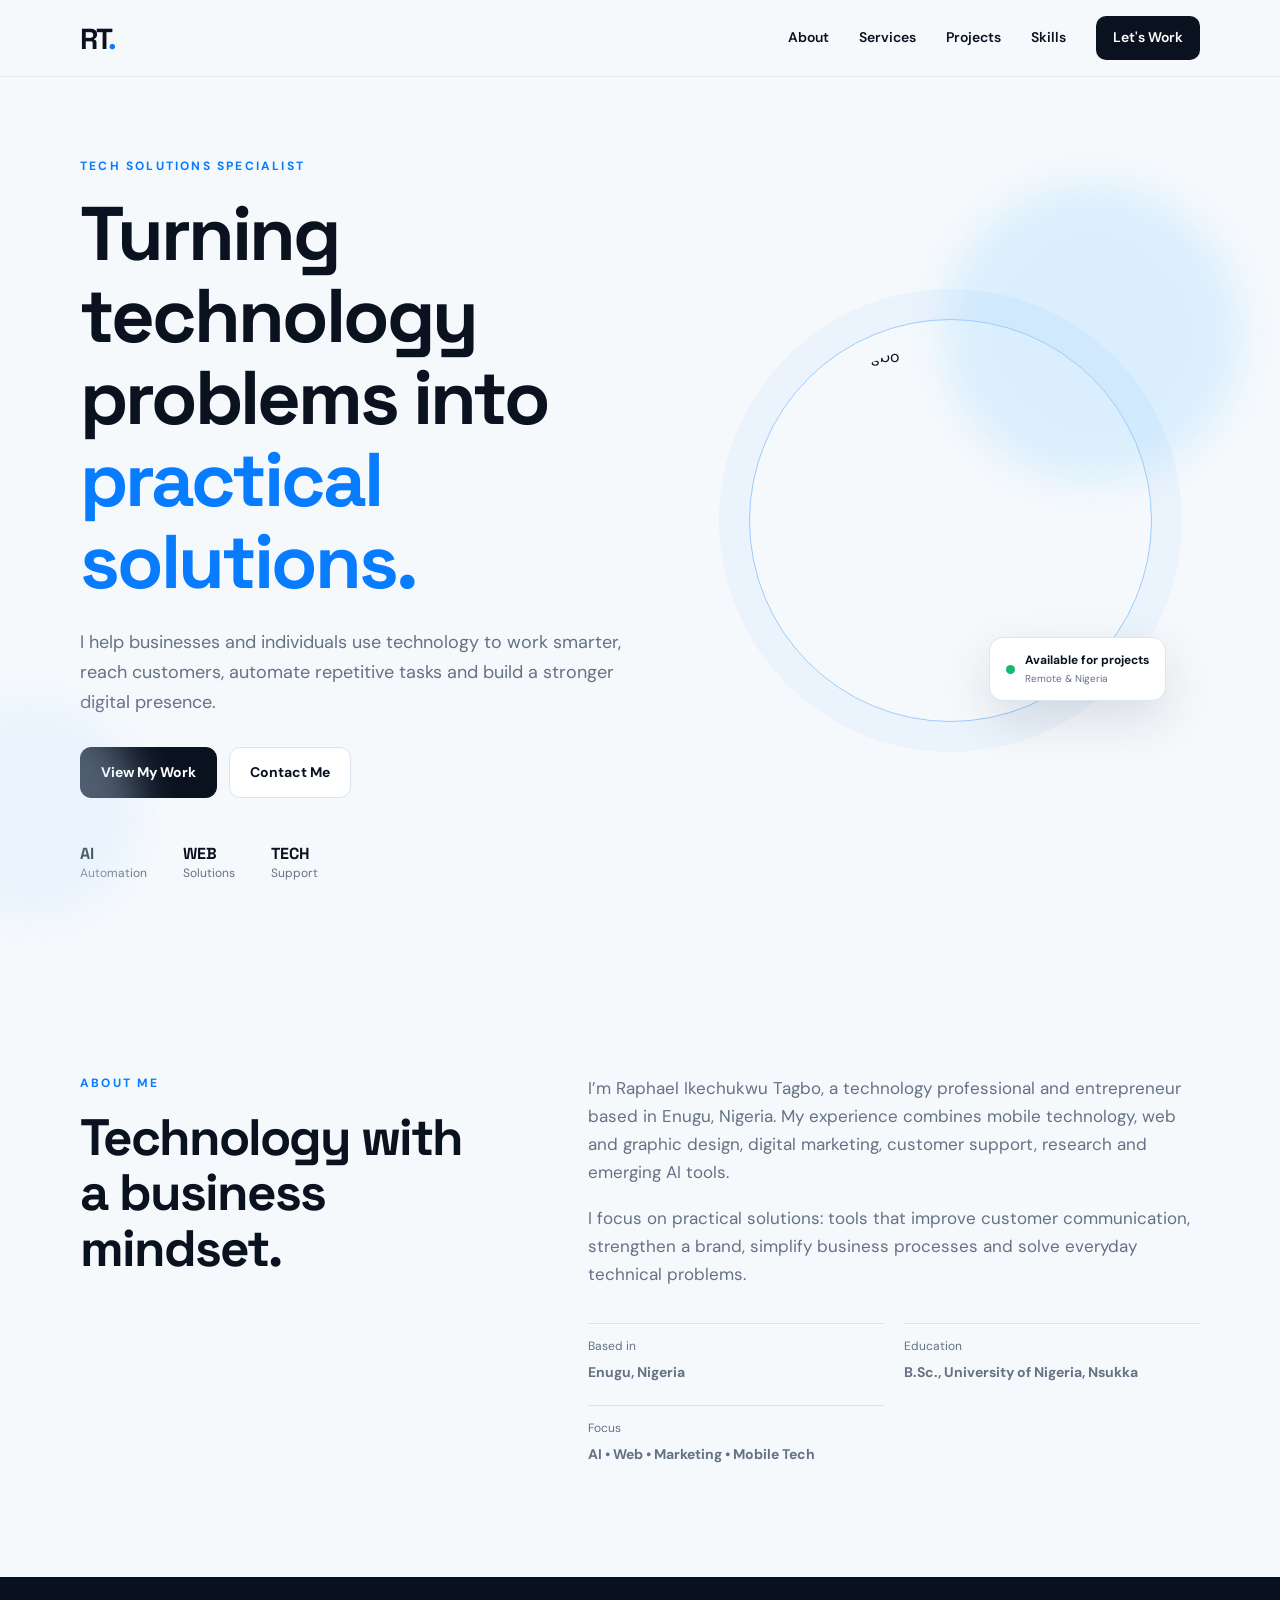
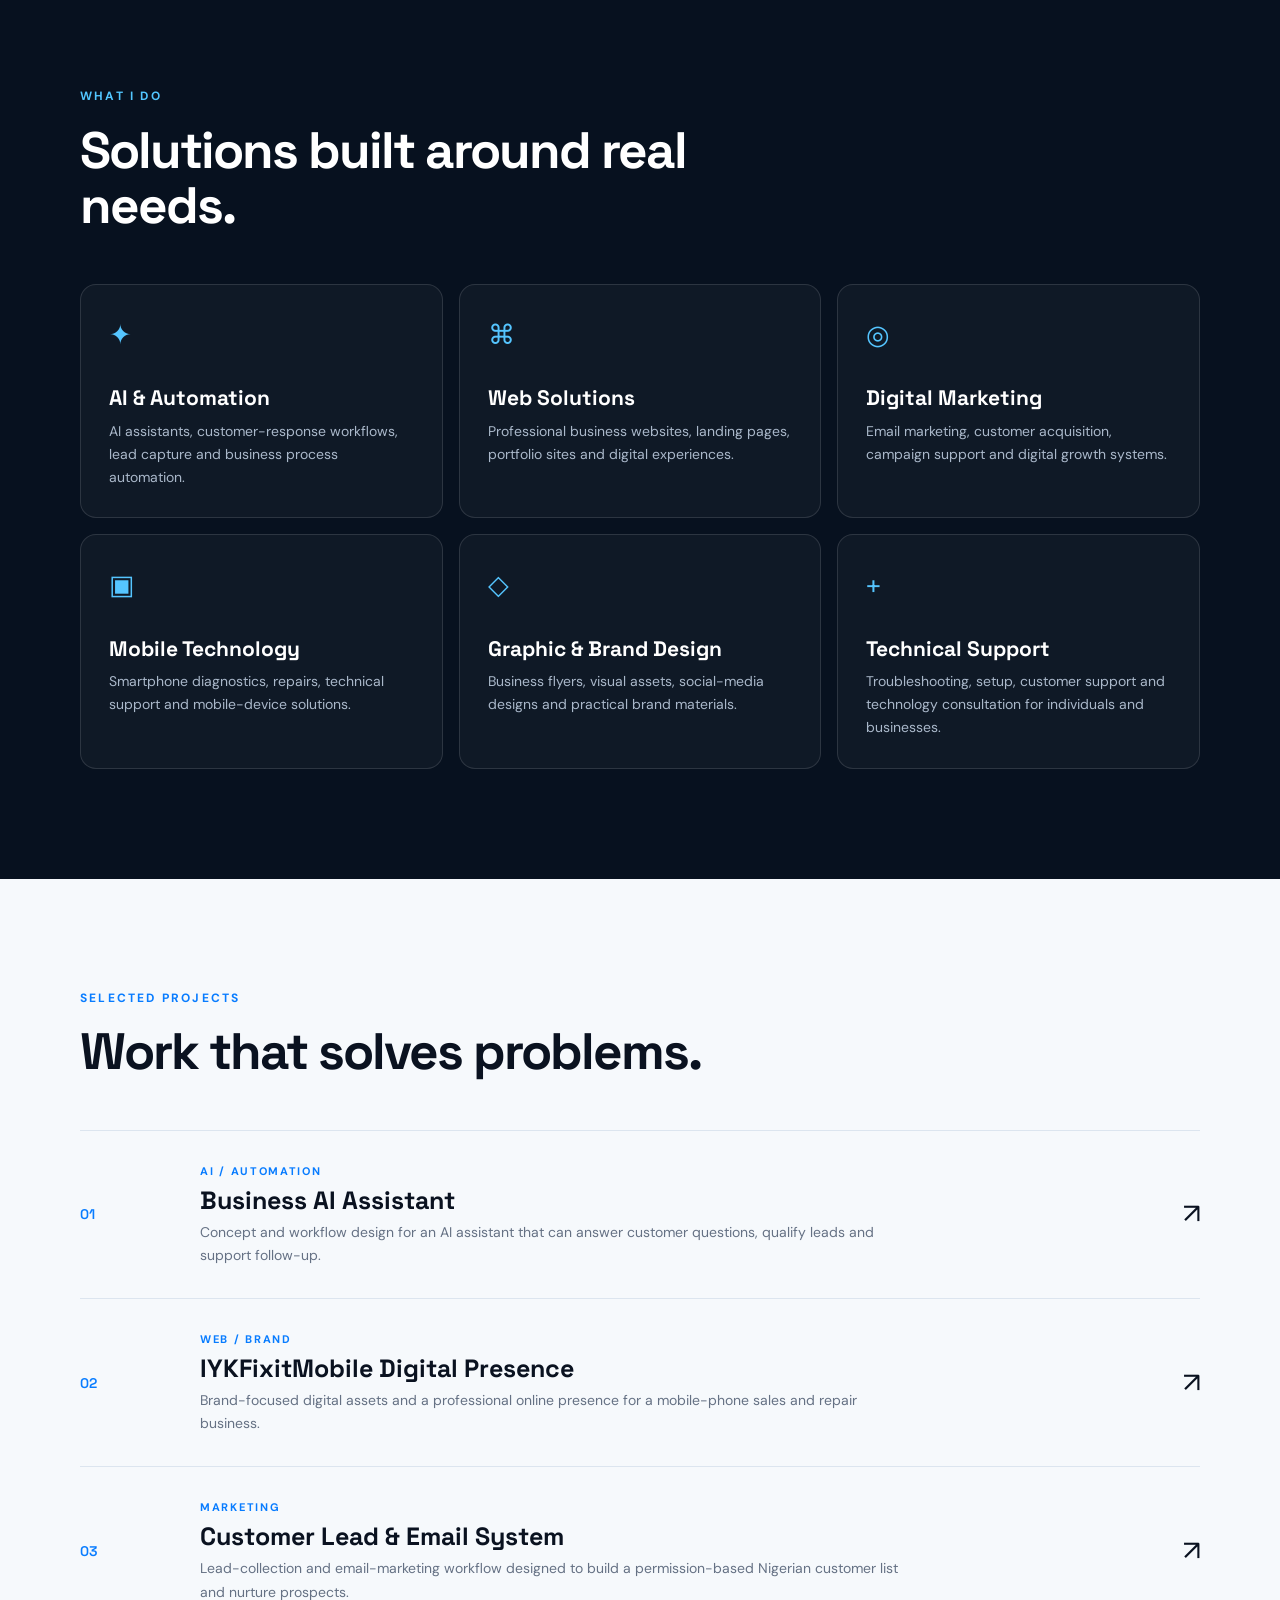
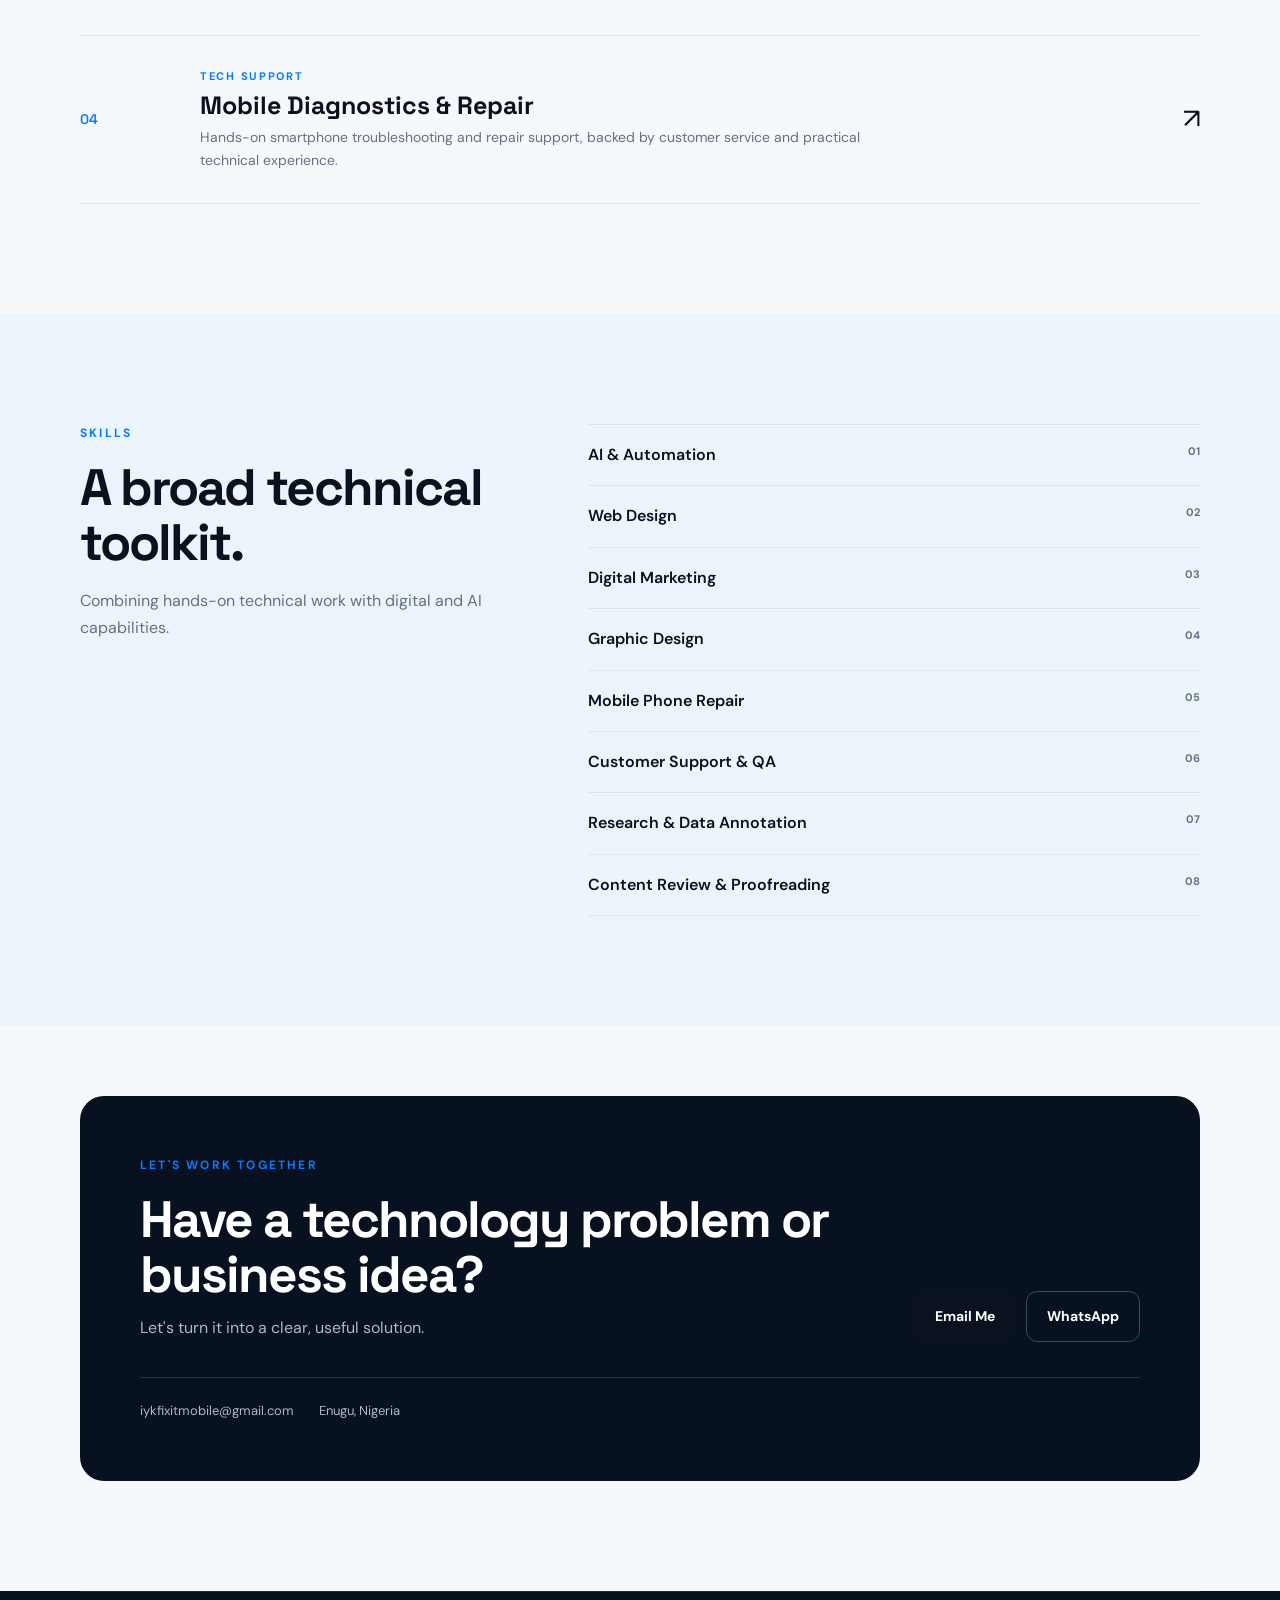
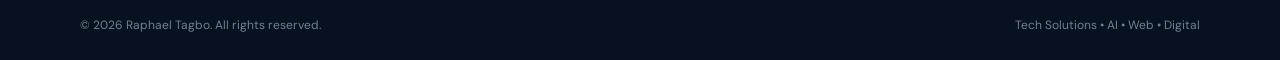
==== index.html @ 966803df "Add files via upload Launch professional portfolio website" ====
<!DOCTYPE html>
<html lang="en">
<head>
  <meta charset="UTF-8">
  <meta name="viewport" content="width=device-width, initial-scale=1.0">
  <meta name="description" content="Raphael Tagbo — Tech Solutions Specialist specializing in AI automation, web solutions, digital marketing and mobile technology.">
  <title>Raphael Tagbo | Tech Solutions Specialist</title>
  <link rel="stylesheet" href="style.css">
</head>
<body>
  <header class="nav-wrap">
    <nav class="nav container">
      <a class="brand" href="#home">RT<span>.</span></a>
      <button class="menu-toggle" aria-label="Open menu">☰</button>
      <div class="nav-links">
        <a href="#about">About</a>
        <a href="#services">Services</a>
        <a href="#projects">Projects</a>
        <a href="#skills">Skills</a>
        <a href="#contact" class="nav-cta">Let's Work</a>
      </div>
    </nav>
  </header>

  <main>
    <section id="home" class="hero">
      <div class="hero-glow glow-one"></div>
      <div class="hero-glow glow-two"></div>
      <div class="container hero-grid">
        <div class="hero-copy">
          <p class="eyebrow">TECH SOLUTIONS SPECIALIST</p>
          <h1>Turning technology problems into <span>practical solutions.</span></h1>
          <p class="hero-text">
            I help businesses and individuals use technology to work smarter, reach customers,
            automate repetitive tasks and build a stronger digital presence.
          </p>
          <div class="hero-actions">
            <a href="#projects" class="btn primary">View My Work</a>
            <a href="#contact" class="btn secondary">Contact Me</a>
          </div>
          <div class="quick-stats">
            <div><strong>AI</strong><span>Automation</span></div>
            <div><strong>WEB</strong><span>Solutions</span></div>
            <div><strong>TECH</strong><span>Support</span></div>
          </div>
        </div>
        <div class="hero-photo-wrap">
          <div class="photo-ring"></div>
          <img src="assets/profile.jpg" alt="Raphael Tagbo" class="hero-photo">
          <div class="floating-card">
            <span class="dot"></span>
            <div><strong>Available for projects</strong><small>Remote & Nigeria</small></div>
          </div>
        </div>
      </div>
    </section>

    <section id="about" class="section">
      <div class="container two-col">
        <div>
          <p class="eyebrow">ABOUT ME</p>
          <h2>Technology with a business mindset.</h2>
        </div>
        <div class="about-copy">
          <p>
            I’m Raphael Ikechukwu Tagbo, a technology professional and entrepreneur based in Enugu,
            Nigeria. My experience combines mobile technology, web and graphic design, digital
            marketing, customer support, research and emerging AI tools.
          </p>
          <p>
            I focus on practical solutions: tools that improve customer communication, strengthen
            a brand, simplify business processes and solve everyday technical problems.
          </p>
          <div class="about-details">
            <div><span>Based in</span><strong>Enugu, Nigeria</strong></div>
            <div><span>Education</span><strong>B.Sc., University of Nigeria, Nsukka</strong></div>
            <div><span>Focus</span><strong>AI • Web • Marketing • Mobile Tech</strong></div>
          </div>
        </div>
      </div>
    </section>

    <section id="services" class="section section-dark">
      <div class="container">
        <div class="section-heading">
          <p class="eyebrow">WHAT I DO</p>
          <h2>Solutions built around real needs.</h2>
        </div>
        <div class="cards">
          <article class="service-card">
            <div class="icon">✦</div>
            <h3>AI & Automation</h3>
            <p>AI assistants, customer-response workflows, lead capture and business process automation.</p>
          </article>
          <article class="service-card">
            <div class="icon">⌘</div>
            <h3>Web Solutions</h3>
            <p>Professional business websites, landing pages, portfolio sites and digital experiences.</p>
          </article>
          <article class="service-card">
            <div class="icon">◎</div>
            <h3>Digital Marketing</h3>
            <p>Email marketing, customer acquisition, campaign support and digital growth systems.</p>
          </article>
          <article class="service-card">
            <div class="icon">▣</div>
            <h3>Mobile Technology</h3>
            <p>Smartphone diagnostics, repairs, technical support and mobile-device solutions.</p>
          </article>
          <article class="service-card">
            <div class="icon">◇</div>
            <h3>Graphic & Brand Design</h3>
            <p>Business flyers, visual assets, social-media designs and practical brand materials.</p>
          </article>
          <article class="service-card">
            <div class="icon">+</div>
            <h3>Technical Support</h3>
            <p>Troubleshooting, setup, customer support and technology consultation for individuals and businesses.</p>
          </article>
        </div>
      </div>
    </section>

    <section id="projects" class="section">
      <div class="container">
        <div class="section-heading">
          <p class="eyebrow">SELECTED PROJECTS</p>
          <h2>Work that solves problems.</h2>
        </div>
        <div class="projects">
          <article class="project">
            <div class="project-number">01</div>
            <div>
              <p class="tag">AI / AUTOMATION</p>
              <h3>Business AI Assistant</h3>
              <p>Concept and workflow design for an AI assistant that can answer customer questions, qualify leads and support follow-up.</p>
            </div>
            <span class="arrow">↗</span>
          </article>
          <article class="project">
            <div class="project-number">02</div>
            <div>
              <p class="tag">WEB / BRAND</p>
              <h3>IYKFixitMobile Digital Presence</h3>
              <p>Brand-focused digital assets and a professional online presence for a mobile-phone sales and repair business.</p>
            </div>
            <span class="arrow">↗</span>
          </article>
          <article class="project">
            <div class="project-number">03</div>
            <div>
              <p class="tag">MARKETING</p>
              <h3>Customer Lead & Email System</h3>
              <p>Lead-collection and email-marketing workflow designed to build a permission-based Nigerian customer list and nurture prospects.</p>
            </div>
            <span class="arrow">↗</span>
          </article>
          <article class="project">
            <div class="project-number">04</div>
            <div>
              <p class="tag">TECH SUPPORT</p>
              <h3>Mobile Diagnostics & Repair</h3>
              <p>Hands-on smartphone troubleshooting and repair support, backed by customer service and practical technical experience.</p>
            </div>
            <span class="arrow">↗</span>
          </article>
        </div>
      </div>
    </section>

    <section id="skills" class="section skills-section">
      <div class="container two-col">
        <div>
          <p class="eyebrow">SKILLS</p>
          <h2>A broad technical toolkit.</h2>
          <p class="muted">Combining hands-on technical work with digital and AI capabilities.</p>
        </div>
        <div class="skill-list">
          <div class="skill"><span>AI & Automation</span><b>01</b></div>
          <div class="skill"><span>Web Design</span><b>02</b></div>
          <div class="skill"><span>Digital Marketing</span><b>03</b></div>
          <div class="skill"><span>Graphic Design</span><b>04</b></div>
          <div class="skill"><span>Mobile Phone Repair</span><b>05</b></div>
          <div class="skill"><span>Customer Support & QA</span><b>06</b></div>
          <div class="skill"><span>Research & Data Annotation</span><b>07</b></div>
          <div class="skill"><span>Content Review & Proofreading</span><b>08</b></div>
        </div>
      </div>
    </section>

    <section id="contact" class="section contact">
      <div class="container contact-box">
        <div>
          <p class="eyebrow">LET'S WORK TOGETHER</p>
          <h2>Have a technology problem or business idea?</h2>
          <p>Let's turn it into a clear, useful solution.</p>
        </div>
        <div class="contact-actions">
          <a class="btn primary" href="mailto:iykfixitmobile@gmail.com">Email Me</a>
          <a class="btn secondary" href="https://wa.me/2349039267944" target="_blank" rel="noopener">WhatsApp</a>
        </div>
        <div class="contact-info">
          <span>iykfixitmobile@gmail.com</span>
          <span>Enugu, Nigeria</span>
        </div>
      </div>
    </section>
  </main>

  <footer>
    <div class="container footer">
      <span>© <span id="year"></span> Raphael Tagbo. All rights reserved.</span>
      <span>Tech Solutions • AI • Web • Digital</span>
    </div>
  </footer>
  <script src="script.js"></script>
</body>
</html>
---- style.css ----
@import url('https://fonts.googleapis.com/css2?family=DM+Sans:wght@400;500;600;700&family=Space+Grotesk:wght@500;600;700&display=swap');

:root{
  --bg:#f6f9fc; --surface:#fff; --ink:#0a1220; --muted:#657184;
  --blue:#087cff; --blue2:#00b7ff; --line:#dce5ef; --dark:#07111f;
}
*{box-sizing:border-box;margin:0;padding:0}
html{scroll-behavior:smooth}
body{font-family:"DM Sans",sans-serif;color:var(--ink);background:var(--bg);line-height:1.65}
a{text-decoration:none;color:inherit}
.container{width:min(1120px,92%);margin:auto}
.nav-wrap{position:sticky;top:0;z-index:50;background:rgba(246,249,252,.88);backdrop-filter:blur(16px);border-bottom:1px solid rgba(220,229,239,.7)}
.nav{height:76px;display:flex;align-items:center;justify-content:space-between}
.brand{font:700 29px "Space Grotesk";letter-spacing:-2px}.brand span{color:var(--blue)}
.nav-links{display:flex;gap:30px;align-items:center;font-weight:600;font-size:14px}.nav-links a:hover{color:var(--blue)}
.nav-cta{padding:10px 17px;border-radius:10px;background:var(--ink);color:white!important}
.menu-toggle{display:none;border:0;background:none;font-size:25px}
.hero{min-height:calc(100vh - 76px);display:flex;align-items:center;overflow:hidden;position:relative}
.hero-grid{display:grid;grid-template-columns:1.05fr .95fr;align-items:center;gap:70px;padding:80px 0}
.eyebrow{font-size:12px;font-weight:700;letter-spacing:2.2px;color:var(--blue);margin-bottom:16px}
h1,h2,h3{font-family:"Space Grotesk",sans-serif;line-height:1.08}
h1{font-size:clamp(45px,6vw,76px);letter-spacing:-3px;max-width:760px}
h1 span{color:var(--blue)}
.hero-text{font-size:18px;color:var(--muted);max-width:650px;margin:25px 0 30px}
.hero-actions{display:flex;gap:12px;flex-wrap:wrap}.btn{display:inline-flex;align-items:center;justify-content:center;padding:13px 20px;border-radius:11px;font-weight:700;font-size:14px;border:1px solid var(--ink)}
.btn.primary{background:var(--ink);color:#fff}.btn.primary:hover{transform:translateY(-2px)}
.btn.secondary{border-color:var(--line);background:#fff}.btn.secondary:hover{border-color:var(--blue);color:var(--blue)}
.quick-stats{display:flex;gap:36px;margin-top:45px}.quick-stats div{display:flex;flex-direction:column}.quick-stats strong{font:700 16px "Space Grotesk"}.quick-stats span{font-size:12px;color:var(--muted)}
.hero-photo-wrap{position:relative;justify-self:center;width:min(420px,100%);aspect-ratio:1/1}
.hero-photo{width:84%;height:84%;object-fit:cover;border-radius:50%;position:absolute;inset:8%;z-index:2;filter:saturate(.92)}
.photo-ring{position:absolute;inset:2%;border:1px solid #9acbff;border-radius:50%;box-shadow:0 0 0 30px rgba(8,124,255,.045)}
.floating-card{position:absolute;z-index:4;right:-5px;bottom:7%;background:#fff;border:1px solid var(--line);box-shadow:0 18px 50px rgba(7,17,31,.12);border-radius:14px;padding:13px 16px;display:flex;gap:10px;align-items:center;font-size:12px}.floating-card small{display:block;color:var(--muted)}.dot{width:9px;height:9px;border-radius:50%;background:#16b86a}
.hero-glow{position:absolute;border-radius:50%;filter:blur(20px);opacity:.35;pointer-events:none}.glow-one{width:300px;height:300px;background:#a8dcff;right:3%;top:12%}.glow-two{width:220px;height:220px;background:#d2e9ff;left:-80px;bottom:5%}
.section{padding:110px 0}.two-col{display:grid;grid-template-columns:.8fr 1.2fr;gap:100px}.section h2{font-size:clamp(35px,4vw,52px);letter-spacing:-2px}
.about-copy{font-size:17px;color:var(--muted)}.about-copy p+p{margin-top:18px}.about-details{display:grid;grid-template-columns:1fr 1fr;gap:20px;margin-top:35px}.about-details div{border-top:1px solid var(--line);padding-top:13px}.about-details span{display:block;font-size:12px;color:var(--muted)}.about-details strong{font-size:14px}
.section-dark{background:var(--dark);color:white}.section-dark .eyebrow{color:#52c6ff}.section-heading{max-width:650px;margin-bottom:50px}.section-heading h2{font-size:clamp(35px,4vw,54px)}
.cards{display:grid;grid-template-columns:repeat(3,1fr);gap:16px}.service-card{border:1px solid rgba(255,255,255,.12);border-radius:16px;padding:28px;background:rgba(255,255,255,.035);min-height:220px}.service-card:hover{border-color:#3eafff;transform:translateY(-3px);transition:.2s}.icon{font-size:27px;color:#55c5ff;margin-bottom:30px}.service-card h3{font-size:21px;margin-bottom:10px}.service-card p{color:#aab8ca;font-size:14px}
.projects{border-top:1px solid var(--line)}.project{display:grid;grid-template-columns:90px 1fr 50px;gap:30px;align-items:center;padding:31px 0;border-bottom:1px solid var(--line)}.project-number{font:600 14px "Space Grotesk";color:var(--blue)}.tag{font-size:11px;letter-spacing:1.7px;color:var(--blue);font-weight:700;margin-bottom:7px}.project h3{font-size:25px;margin-bottom:7px}.project p:not(.tag){color:var(--muted);max-width:720px;font-size:14px}.arrow{font-size:28px;text-align:right}
.skills-section{background:#edf5fc}.muted{color:var(--muted);margin-top:18px}.skill-list{border-top:1px solid var(--line)}.skill{display:flex;justify-content:space-between;padding:17px 0;border-bottom:1px solid var(--line);font-weight:600}.skill b{font-size:11px;color:var(--muted)}
.contact{padding-top:70px}.contact-box{background:var(--dark);color:#fff;border-radius:24px;padding:60px;display:grid;grid-template-columns:1fr auto;gap:25px;align-items:end}.contact-box h2{font-size:clamp(35px,4vw,54px);max-width:720px;letter-spacing:-2px}.contact-box p:not(.eyebrow){color:#aab8ca;margin-top:13px}.contact-actions{display:flex;gap:10px}.contact-actions .secondary{color:#fff;background:transparent;border-color:#3a4a5e}.contact-info{grid-column:1/-1;display:flex;gap:25px;color:#aab8ca;font-size:13px;border-top:1px solid #27374b;padding-top:22px;margin-top:10px}
footer{background:var(--dark);color:#718095}.footer{border-top:1px solid #1b2a3d;padding:24px 0;display:flex;justify-content:space-between;font-size:12px}
@media(max-width:850px){.nav-links{display:none}.menu-toggle{display:block}.nav-links.open{position:absolute;display:flex;flex-direction:column;left:4%;right:4%;top:68px;background:#fff;padding:18px;border:1px solid var(--line);border-radius:12px;box-shadow:0 15px 40px #07111f18}.hero-grid,.two-col{grid-template-columns:1fr;gap:55px}.hero{min-height:auto}.hero-grid{padding:70px 0}.hero-photo-wrap{width:min(360px,88vw)}.cards{grid-template-columns:1fr 1fr}.contact-box{grid-template-columns:1fr;padding:40px}.contact-actions{align-items:flex-start}.contact-info{flex-direction:column;gap:5px}}
@media(max-width:560px){.section{padding:80px 0}h1{letter-spacing:-2px}.cards{grid-template-columns:1fr}.project{grid-template-columns:45px 1fr}.arrow{display:none}.about-details{grid-template-columns:1fr}.quick-stats{gap:22px}.floating-card{right:0}.contact-box{border-radius:18px}.footer{flex-direction:column;gap:8px}}
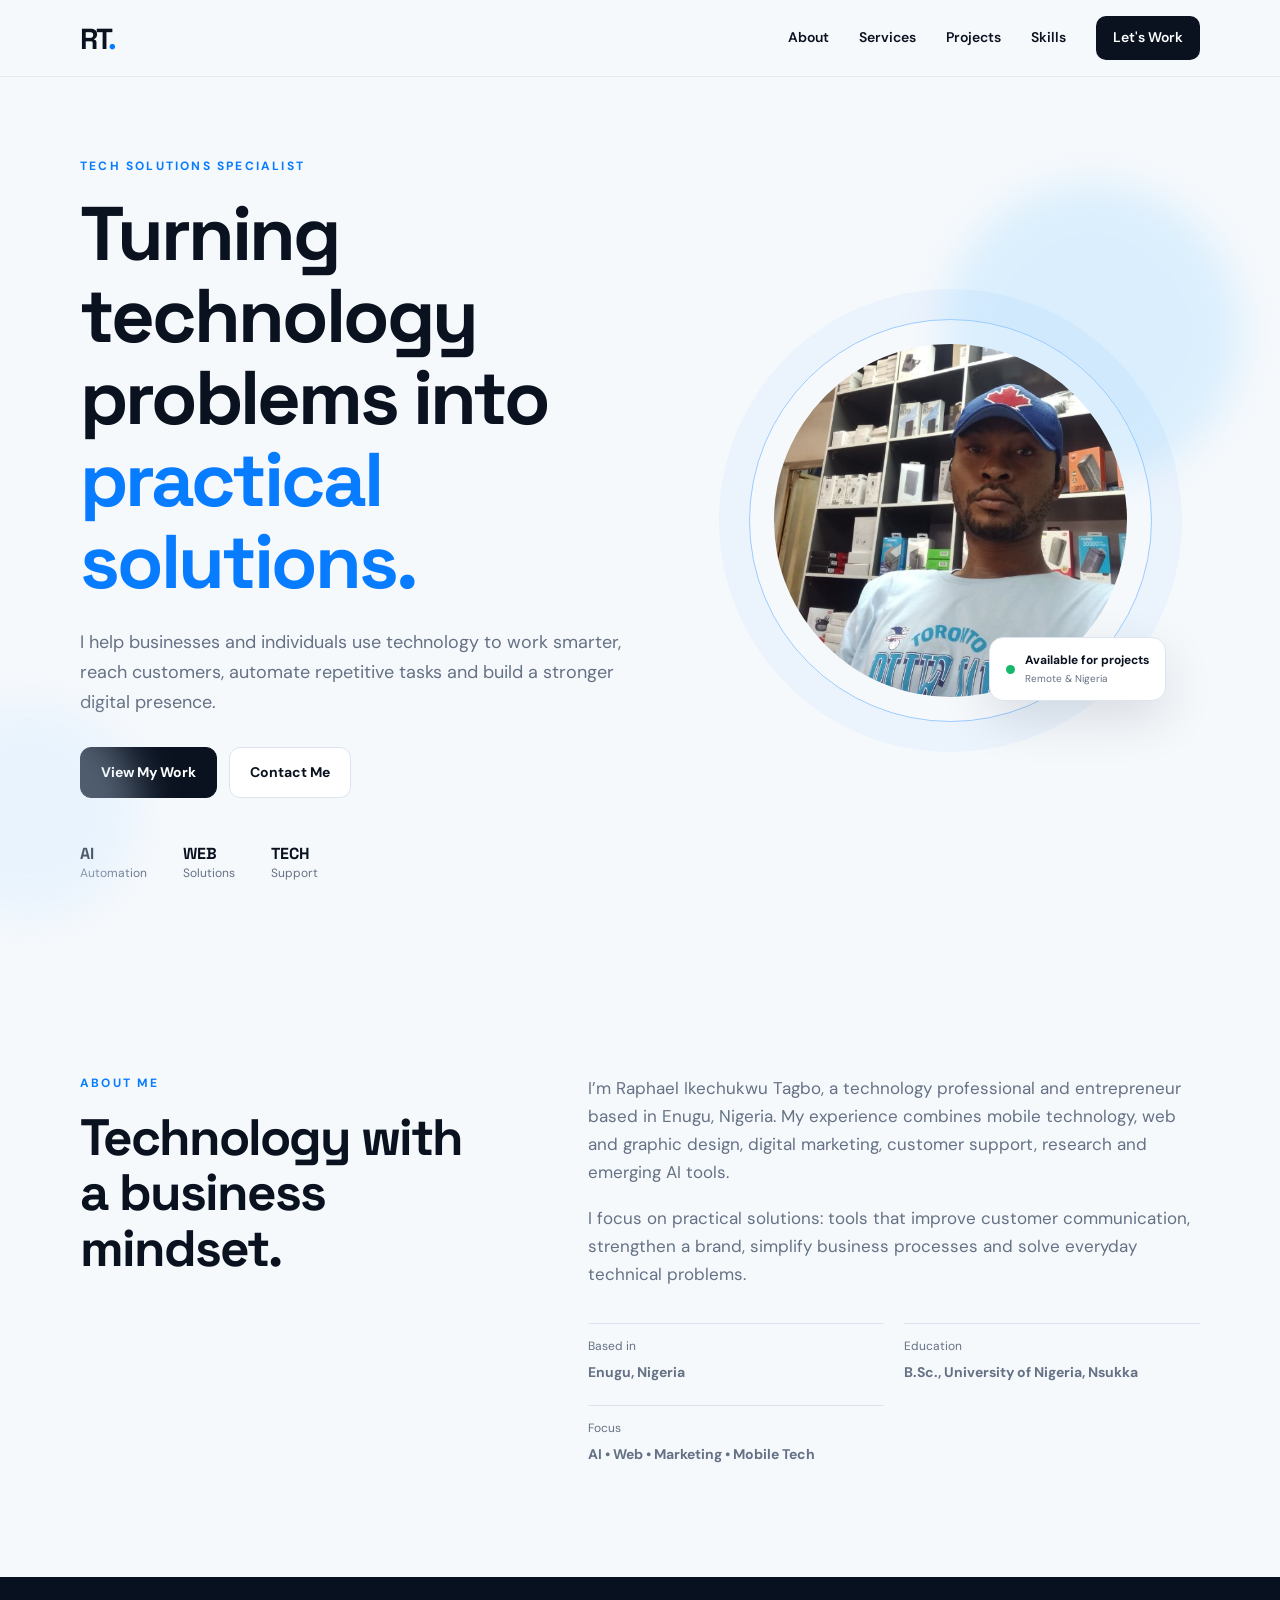
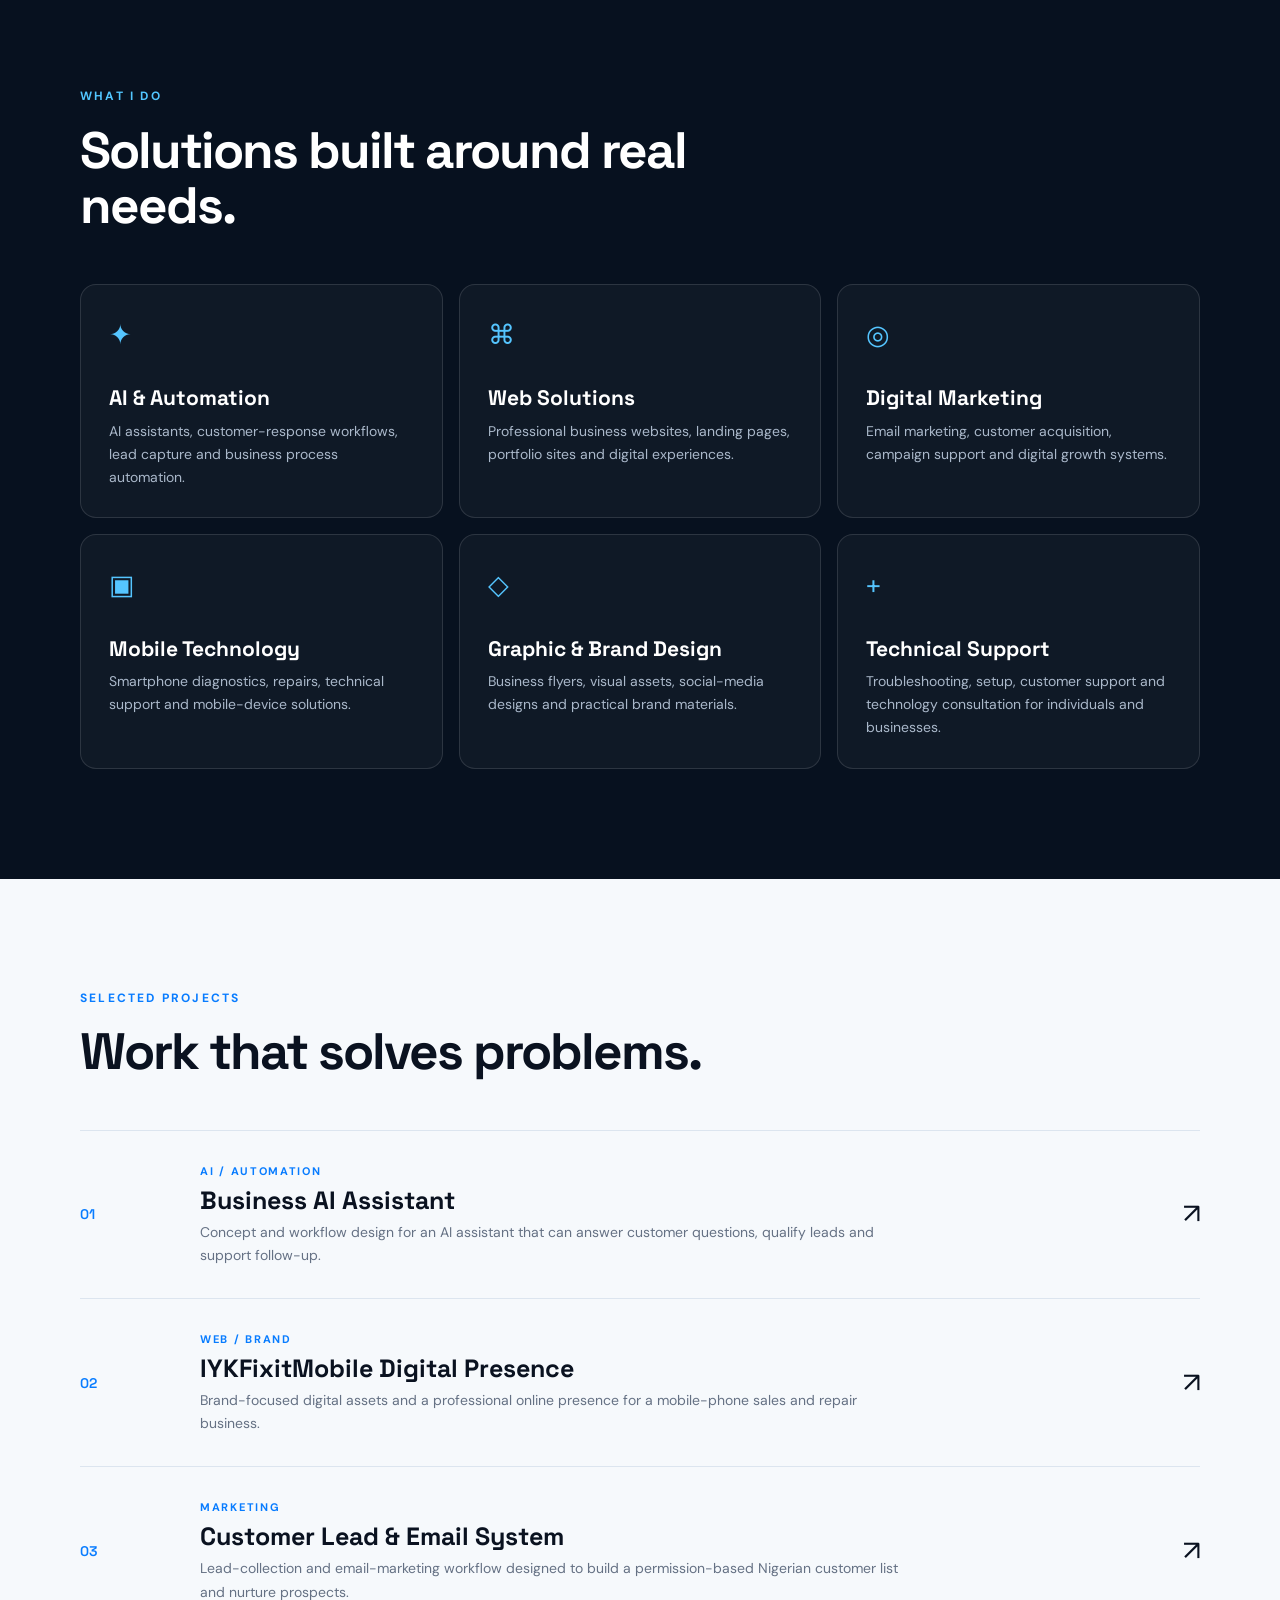
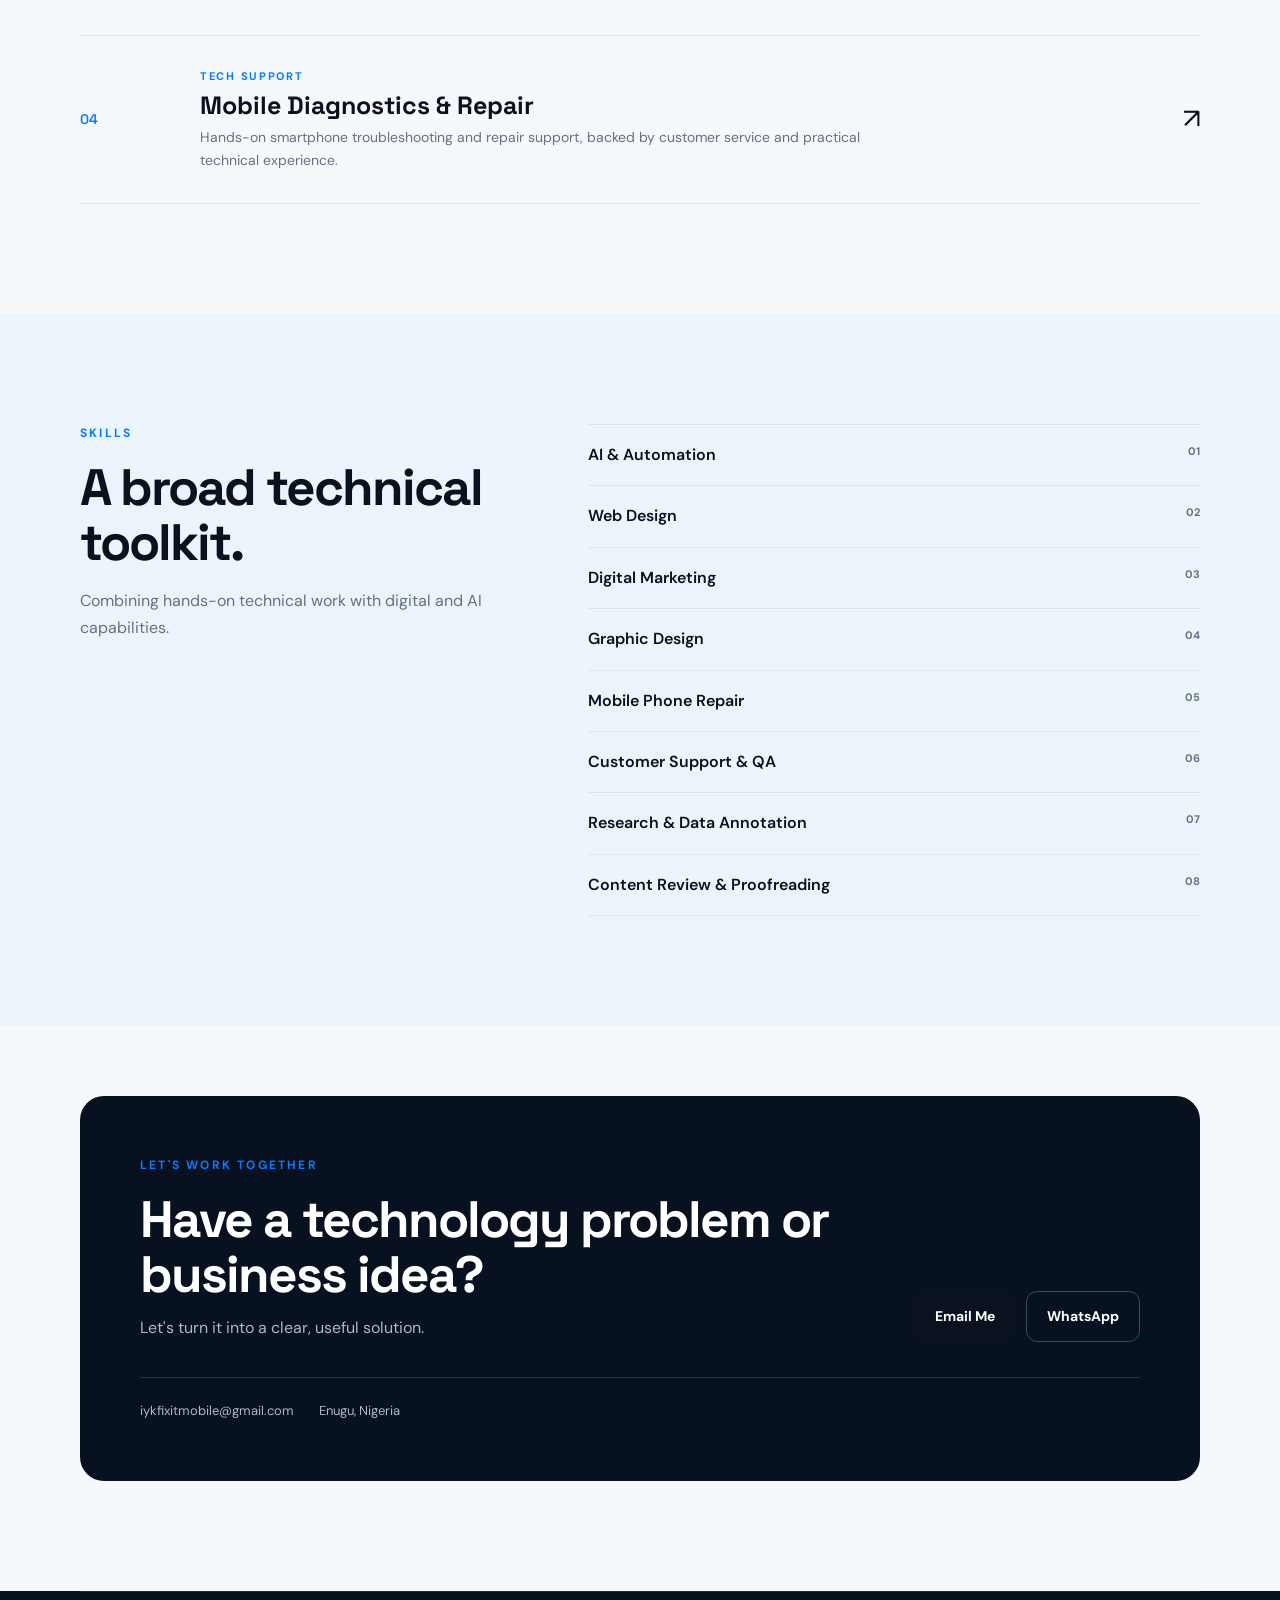
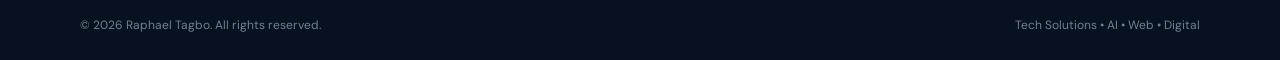
==== commit 5d037a26: "Add files via upload" ====
--- a/index.html
+++ b/index.html
@@ -196,7 +196,7 @@
           <p>Let's turn it into a clear, useful solution.</p>
         </div>
         <div class="contact-actions">
-          <a class="btn primary" href="mailto:iykfixitmobile@gmail.com">Email Me</a>
+          <a class="btn primary" href="https://mail.google.com/mail/?view=cm&fs=1&to=iykfixitmobile@gmail.com" target="_blank" rel="noopener">Email Me</a>
           <a class="btn secondary" href="https://wa.me/2349039267944" target="_blank" rel="noopener">WhatsApp</a>
         </div>
         <div class="contact-info">
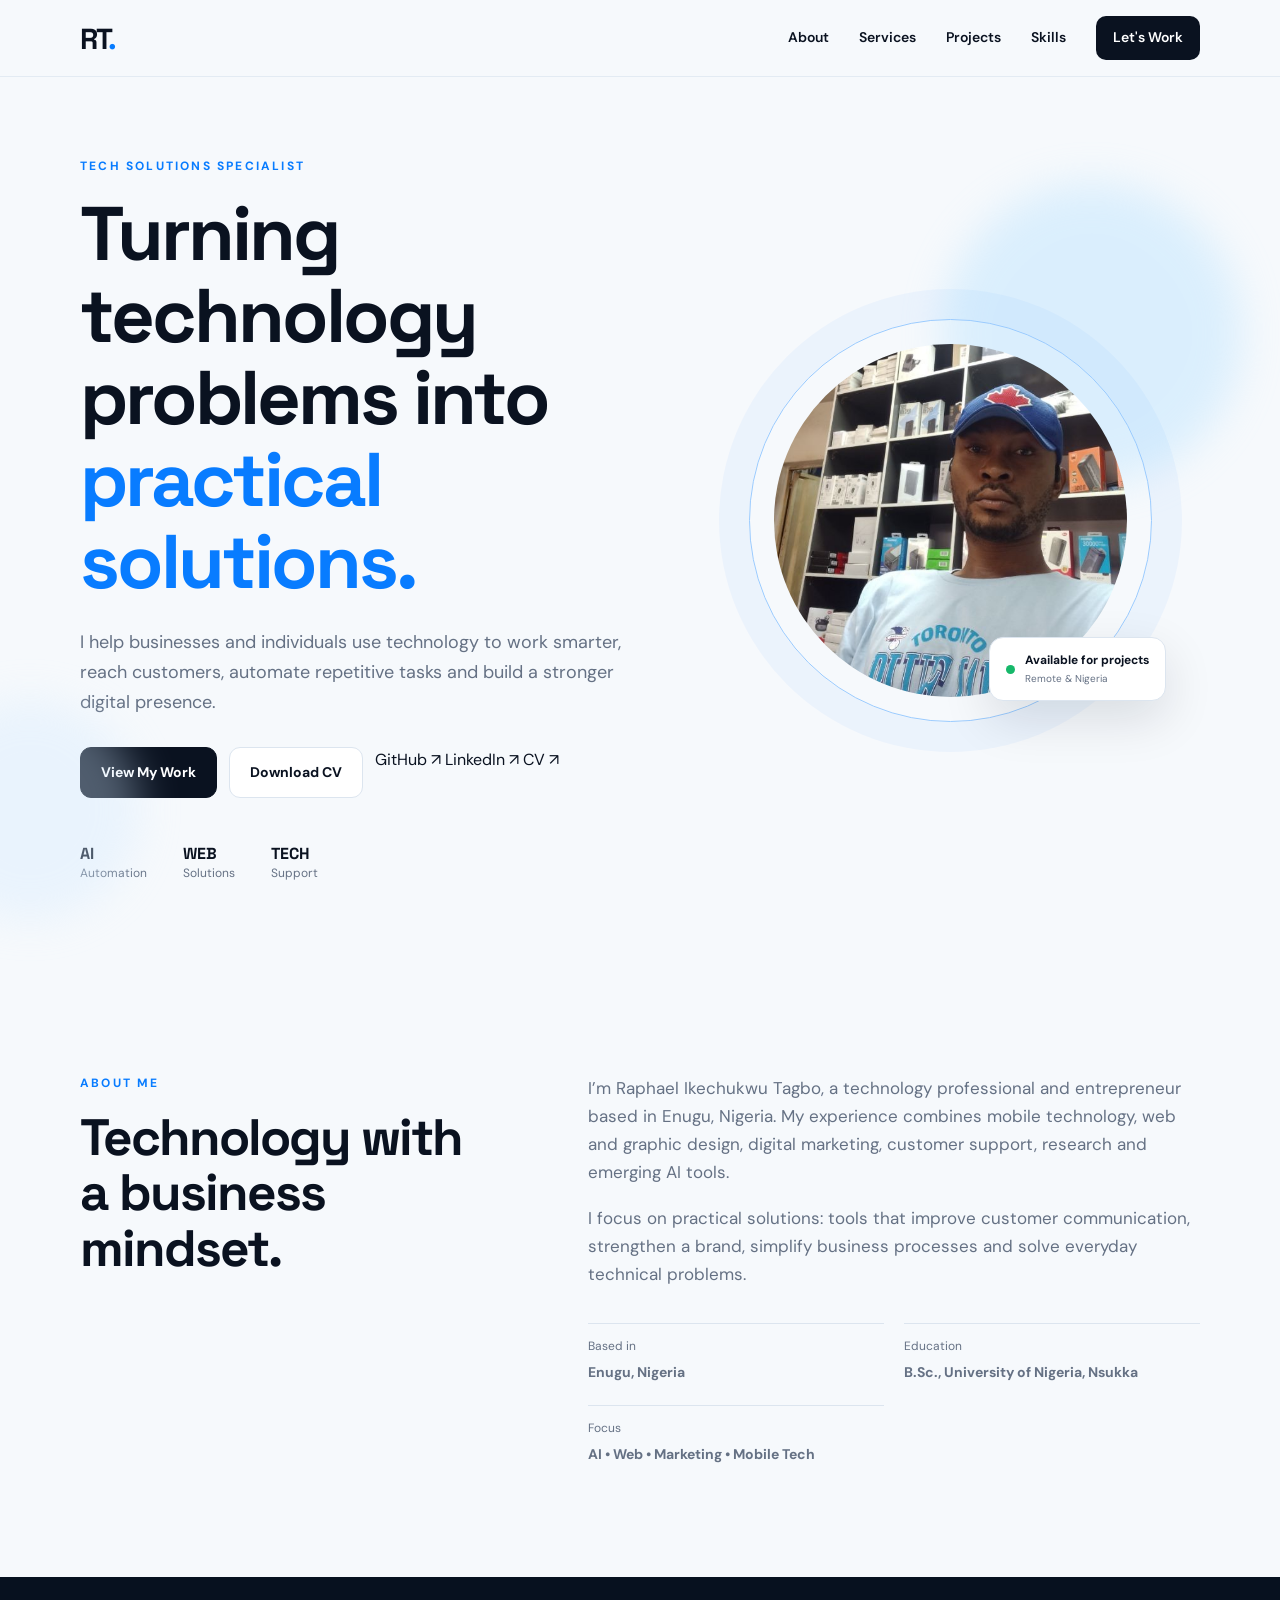
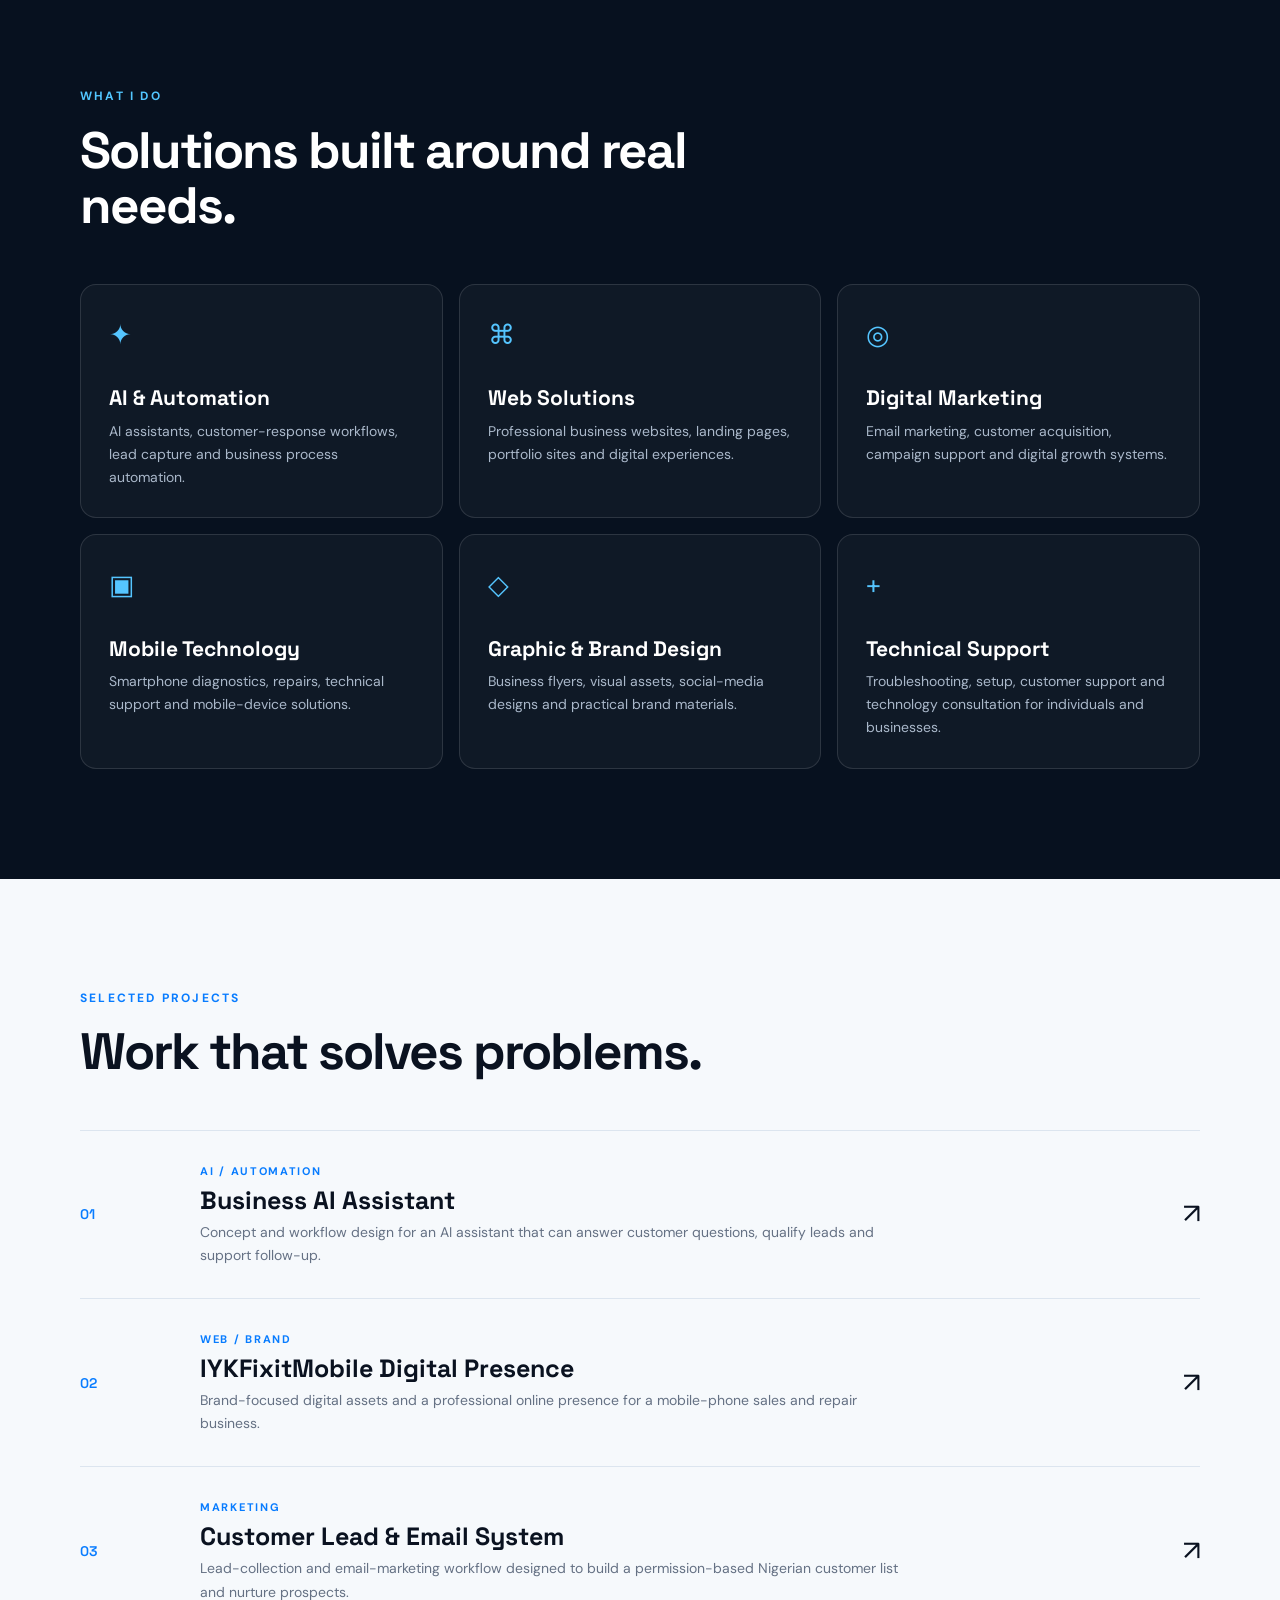
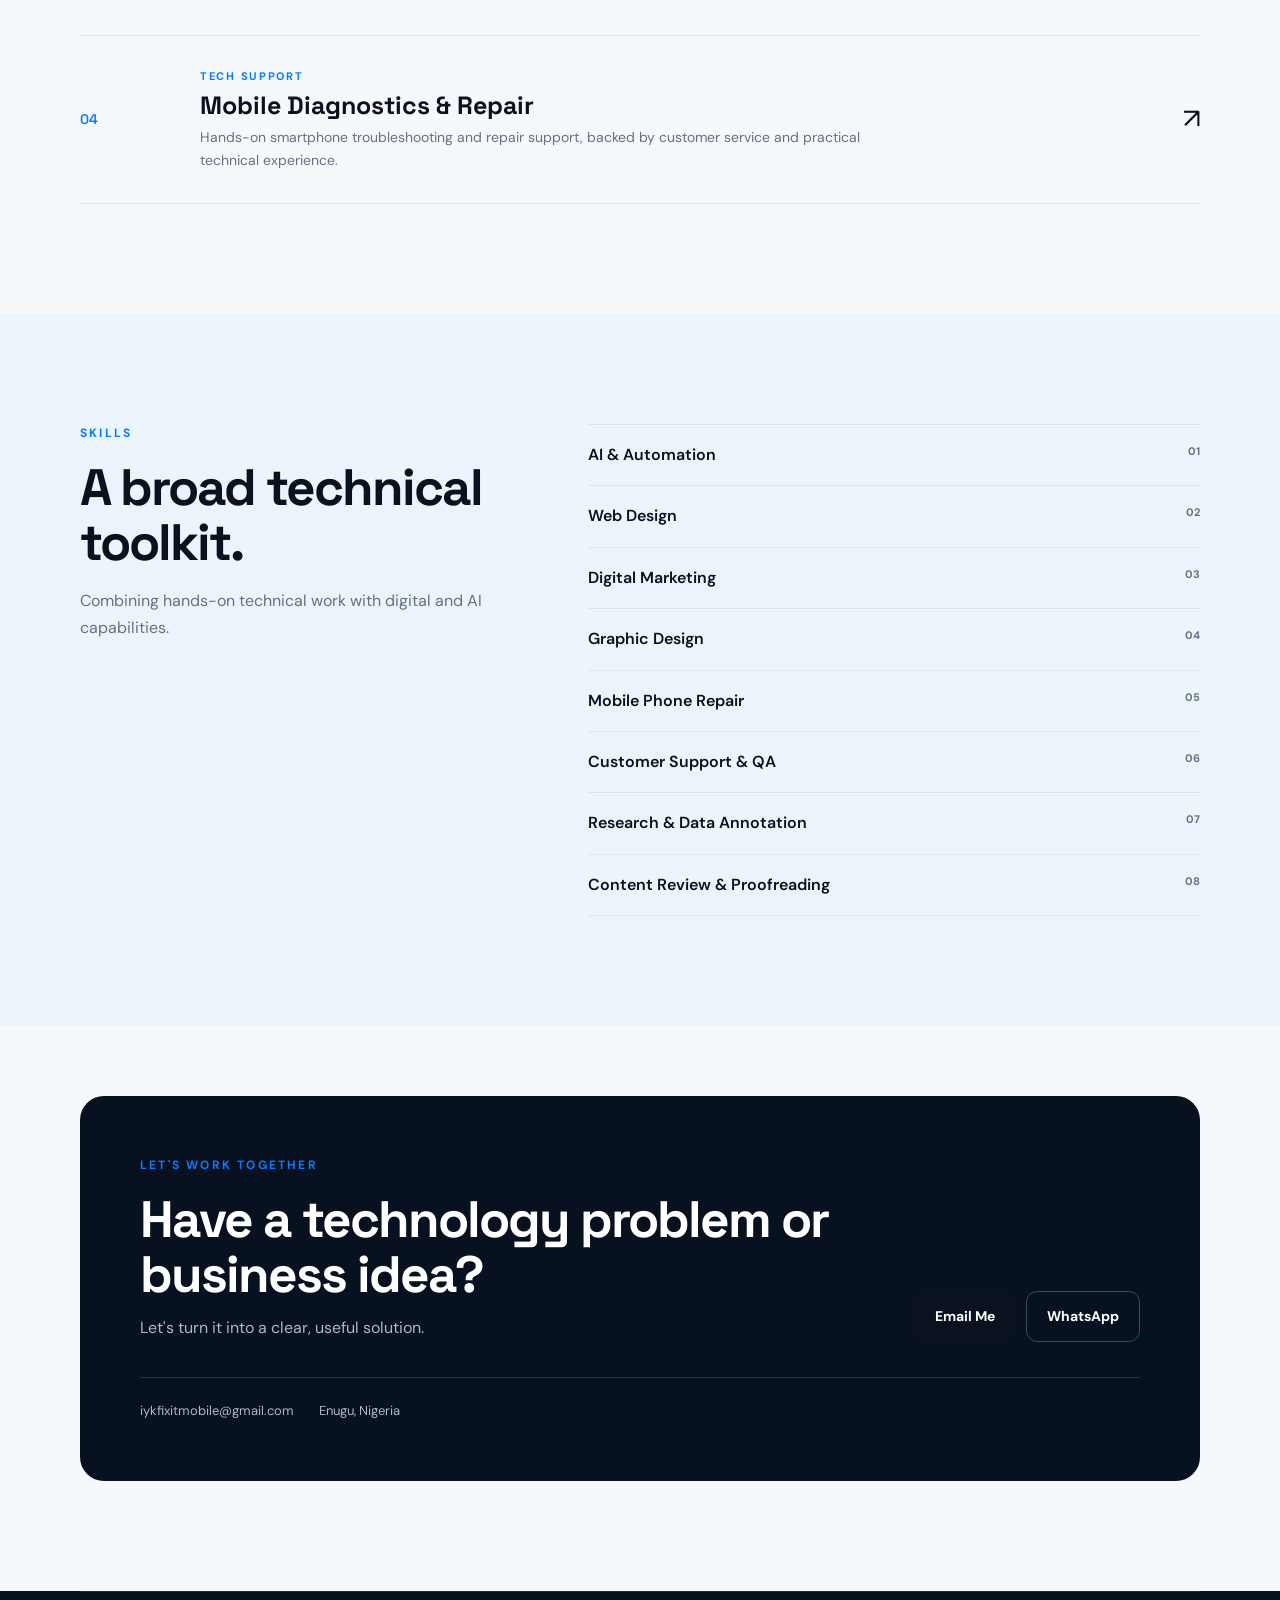
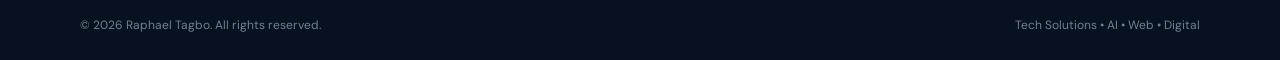
==== commit 1e721d84: "Update index.html" ====
--- a/index.html
+++ b/index.html
@@ -35,8 +35,13 @@
             automate repetitive tasks and build a stronger digital presence.
           </p>
           <div class="hero-actions">
-            <a href="#projects" class="btn primary">View My Work</a>
-            <a href="#contact" class="btn secondary">Contact Me</a>
+        <a href="#projects" class="btn primary">View My Work</a>
+<a href="Raphael_Tagbo_Tech_Solutions_CV.pdf" class="btn secondary" target="_blank">Download CV</a>
+        <div class="social-links">
+  <a href="https://github.com/iykfixitmobile" target="_blank">GitHub ↗</a>
+  <a href="https://www.linkedin.com/in/tagbo-raphael-iykfixitmobile/" target="_blank">LinkedIn ↗</a>
+  <a href="Raphael_Tagbo_Tech_Solutions_CV.pdf" target="_blank">CV ↗</a>
+</div>    
           </div>
           <div class="quick-stats">
             <div><strong>AI</strong><span>Automation</span></div>
@@ -196,8 +201,8 @@
           <p>Let's turn it into a clear, useful solution.</p>
         </div>
         <div class="contact-actions">
-          <a class="btn primary" href="https://mail.google.com/mail/?view=cm&fs=1&to=iykfixitmobile@gmail.com" target="_blank" rel="noopener">Email Me</a>
-          <a class="btn secondary" href="https://wa.me/2349039267944" target="_blank" rel="noopener">WhatsApp</a>
+          <a class="btn primary" href="mailto:iykfixitmobile@gmail.com">Email Me</a>
+          <a class="btn secondary" href="https://wa.me/2349039267944?text=Hello%20Raphael%2C%20I%20found%20your%20portfolio%20and%20I%27d%20like%20to%20discuss%20a%20tech%20solution%20with%20you." target="_blank" rel="noopener">WhatsApp</a>
         </div>
         <div class="contact-info">
           <span>iykfixitmobile@gmail.com</span>
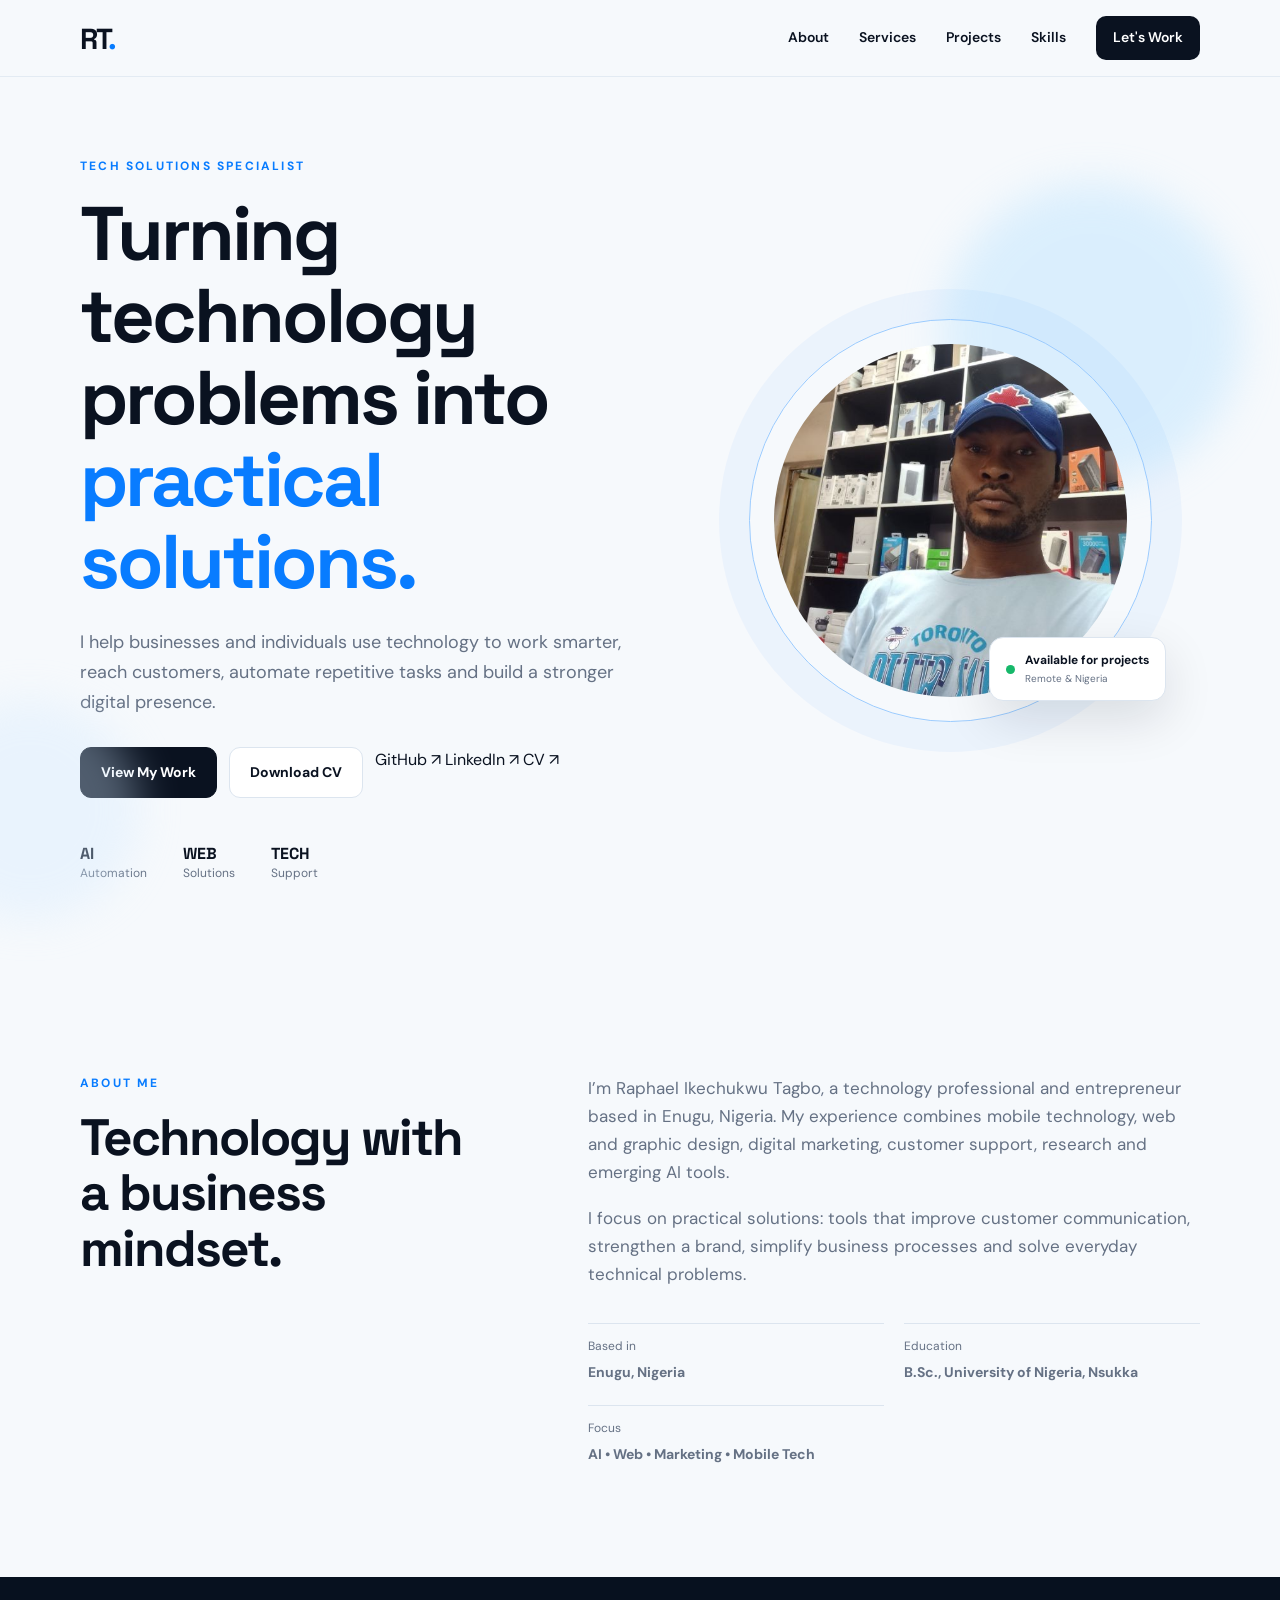
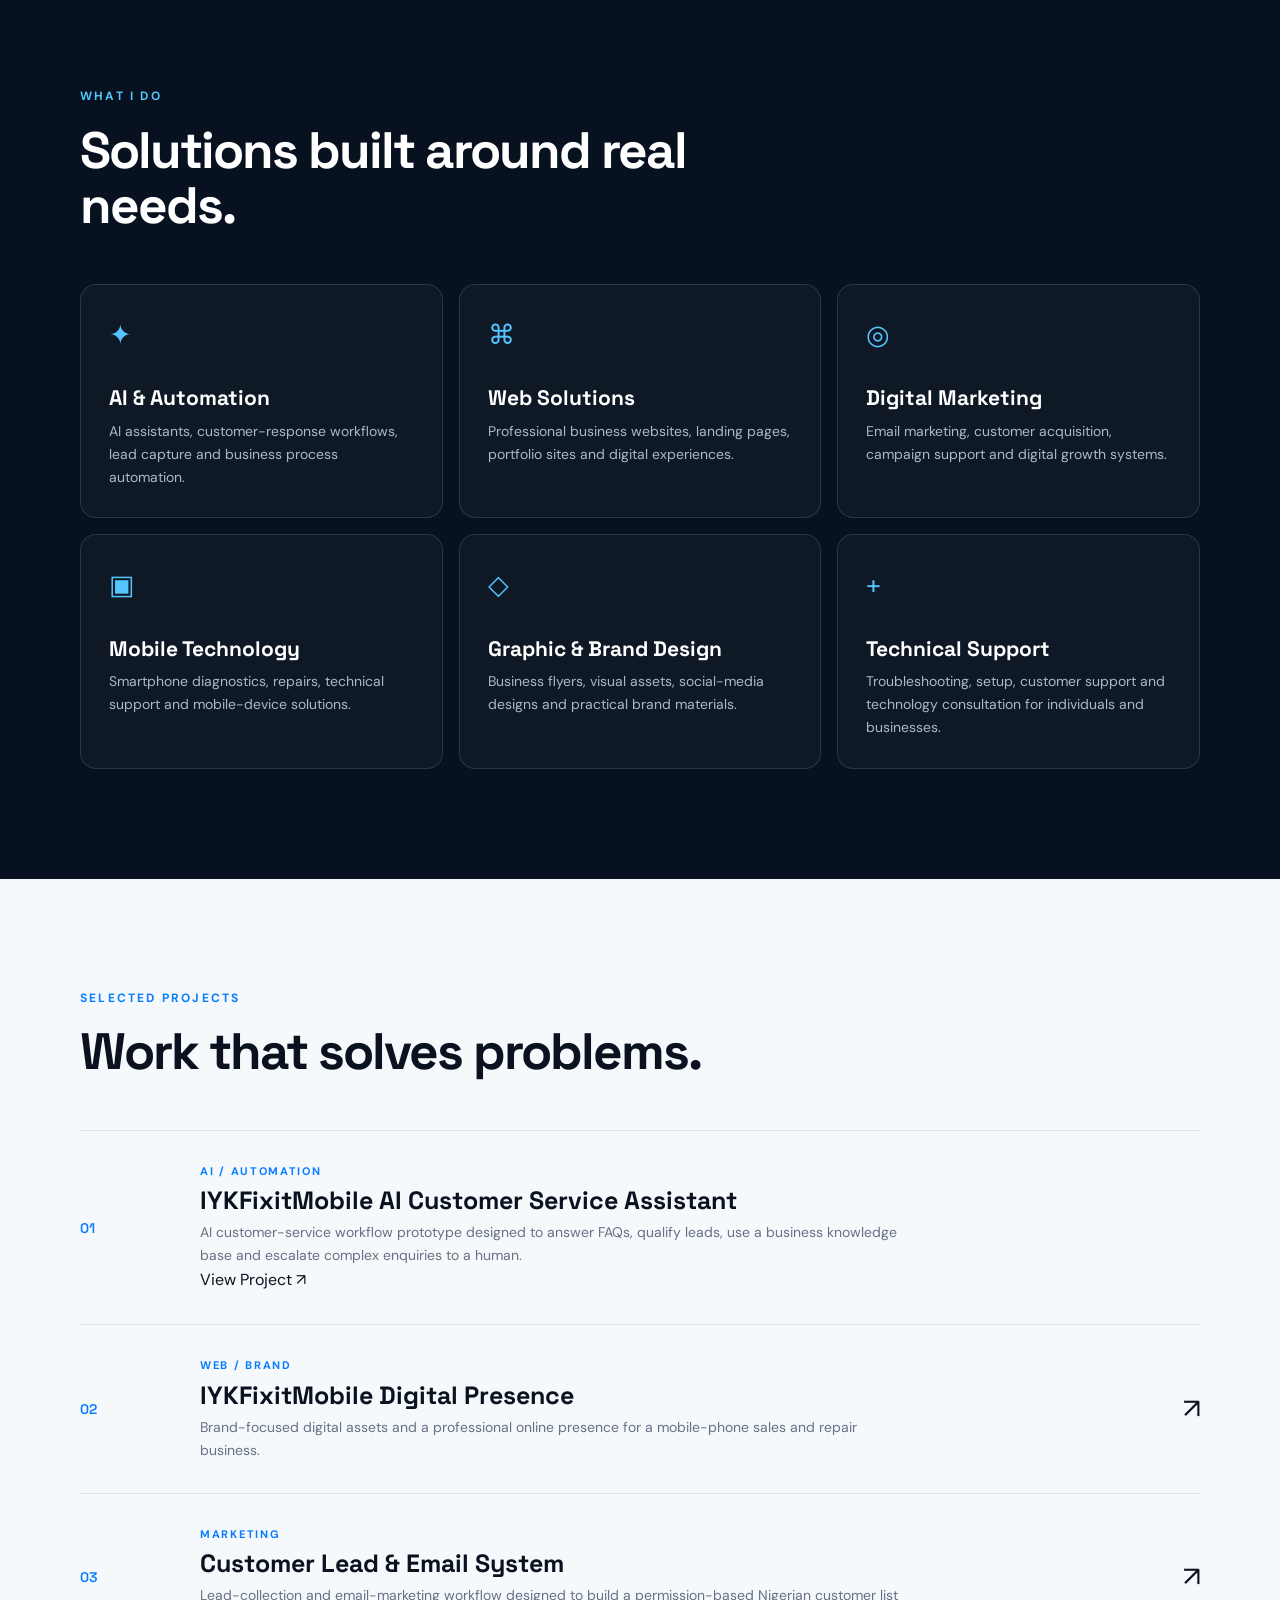
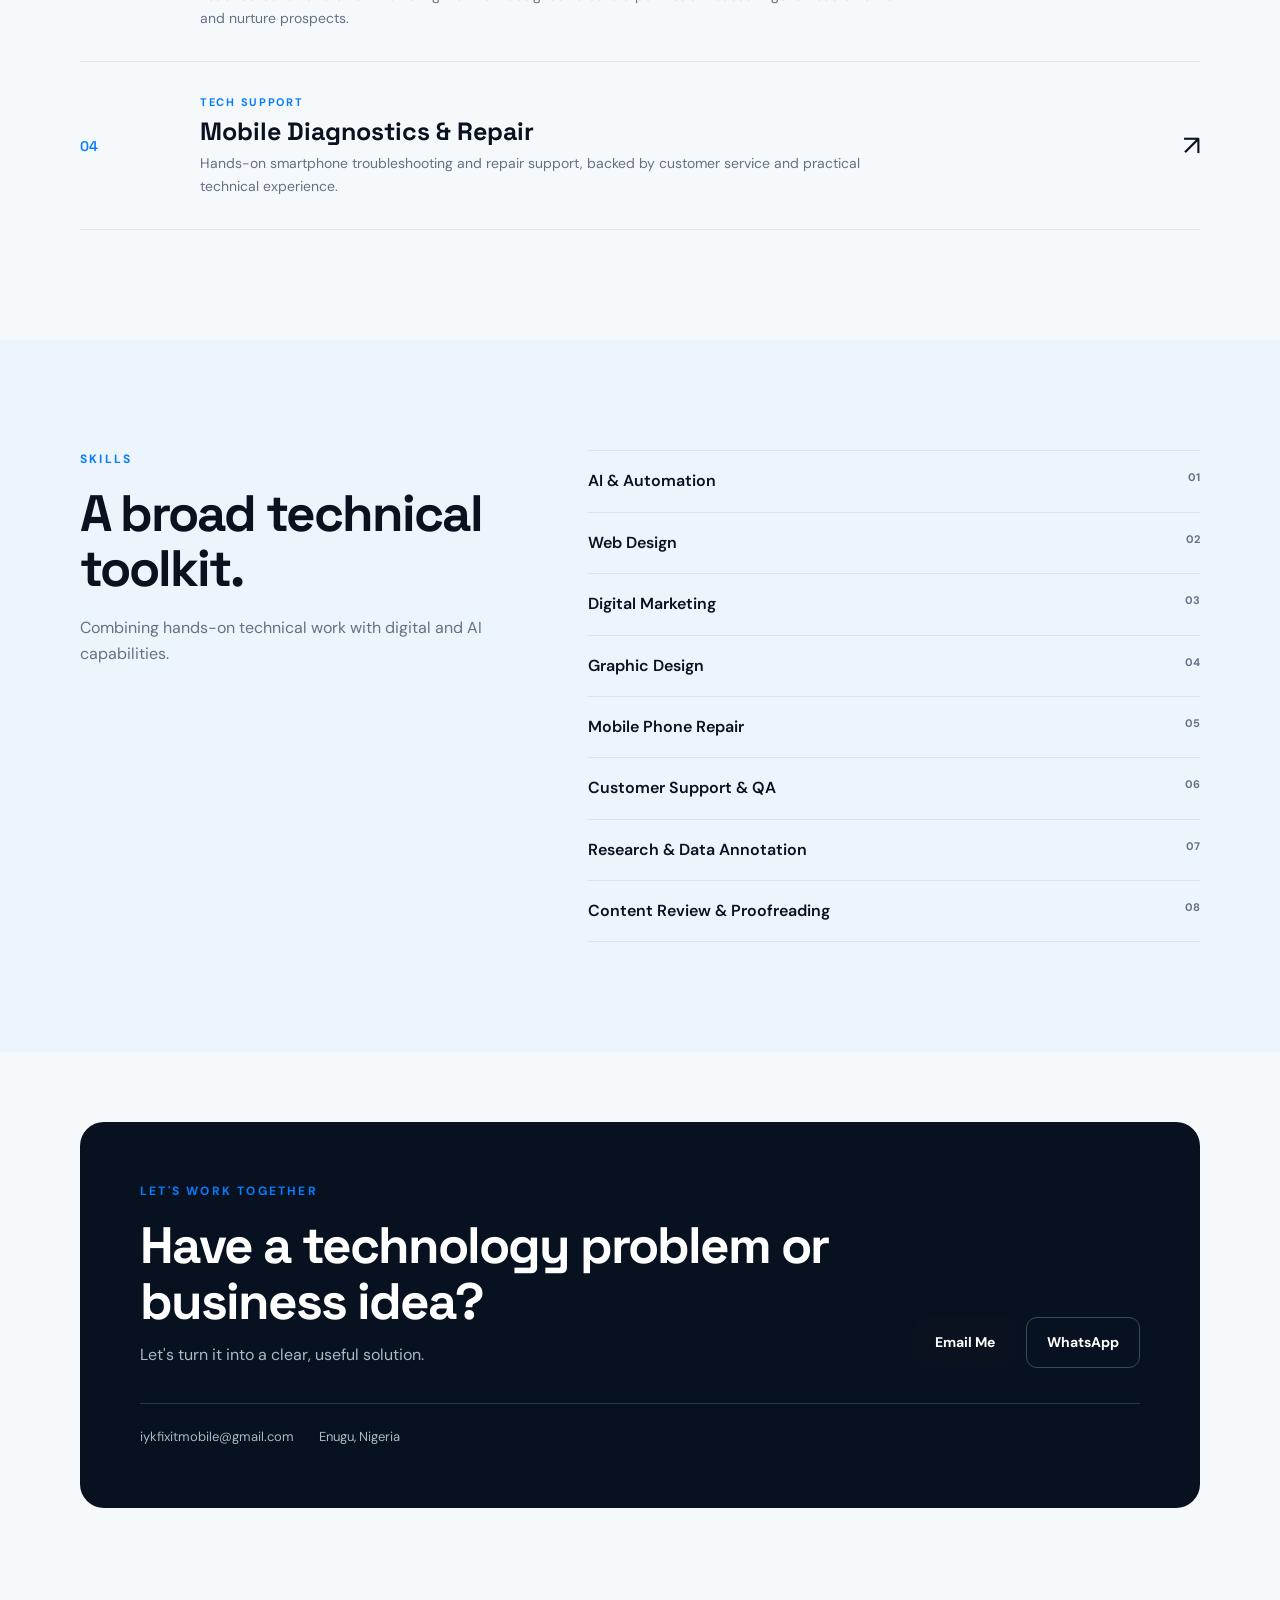
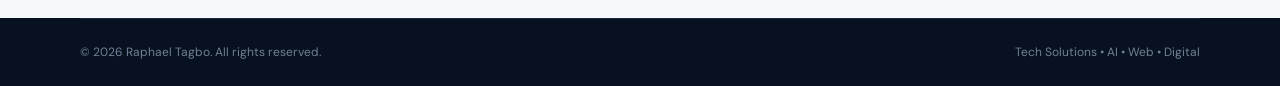
==== commit d6b53f36: "Update index.html" ====
--- a/index.html
+++ b/index.html
@@ -134,14 +134,14 @@
         </div>
         <div class="projects">
           <article class="project">
-            <div class="project-number">01</div>
-            <div>
-              <p class="tag">AI / AUTOMATION</p>
-              <h3>Business AI Assistant</h3>
-              <p>Concept and workflow design for an AI assistant that can answer customer questions, qualify leads and support follow-up.</p>
-            </div>
-            <span class="arrow">↗</span>
-          </article>
+  <div class="project-number">01</div>
+  <div>
+    <p class="tag">AI / AUTOMATION</p>
+    <h3>IYKFixitMobile AI Customer Service Assistant</h3>
+    <p>AI customer-service workflow prototype designed to answer FAQs, qualify leads, use a business knowledge base and escalate complex enquiries to a human.</p>
+    <a href="https://github.com/iykfixitmobile/ai-customer-service-assistant" target="_blank" rel="noopener" class="project-link">View Project ↗</a>
+  </div>
+</article>
           <article class="project">
             <div class="project-number">02</div>
             <div>
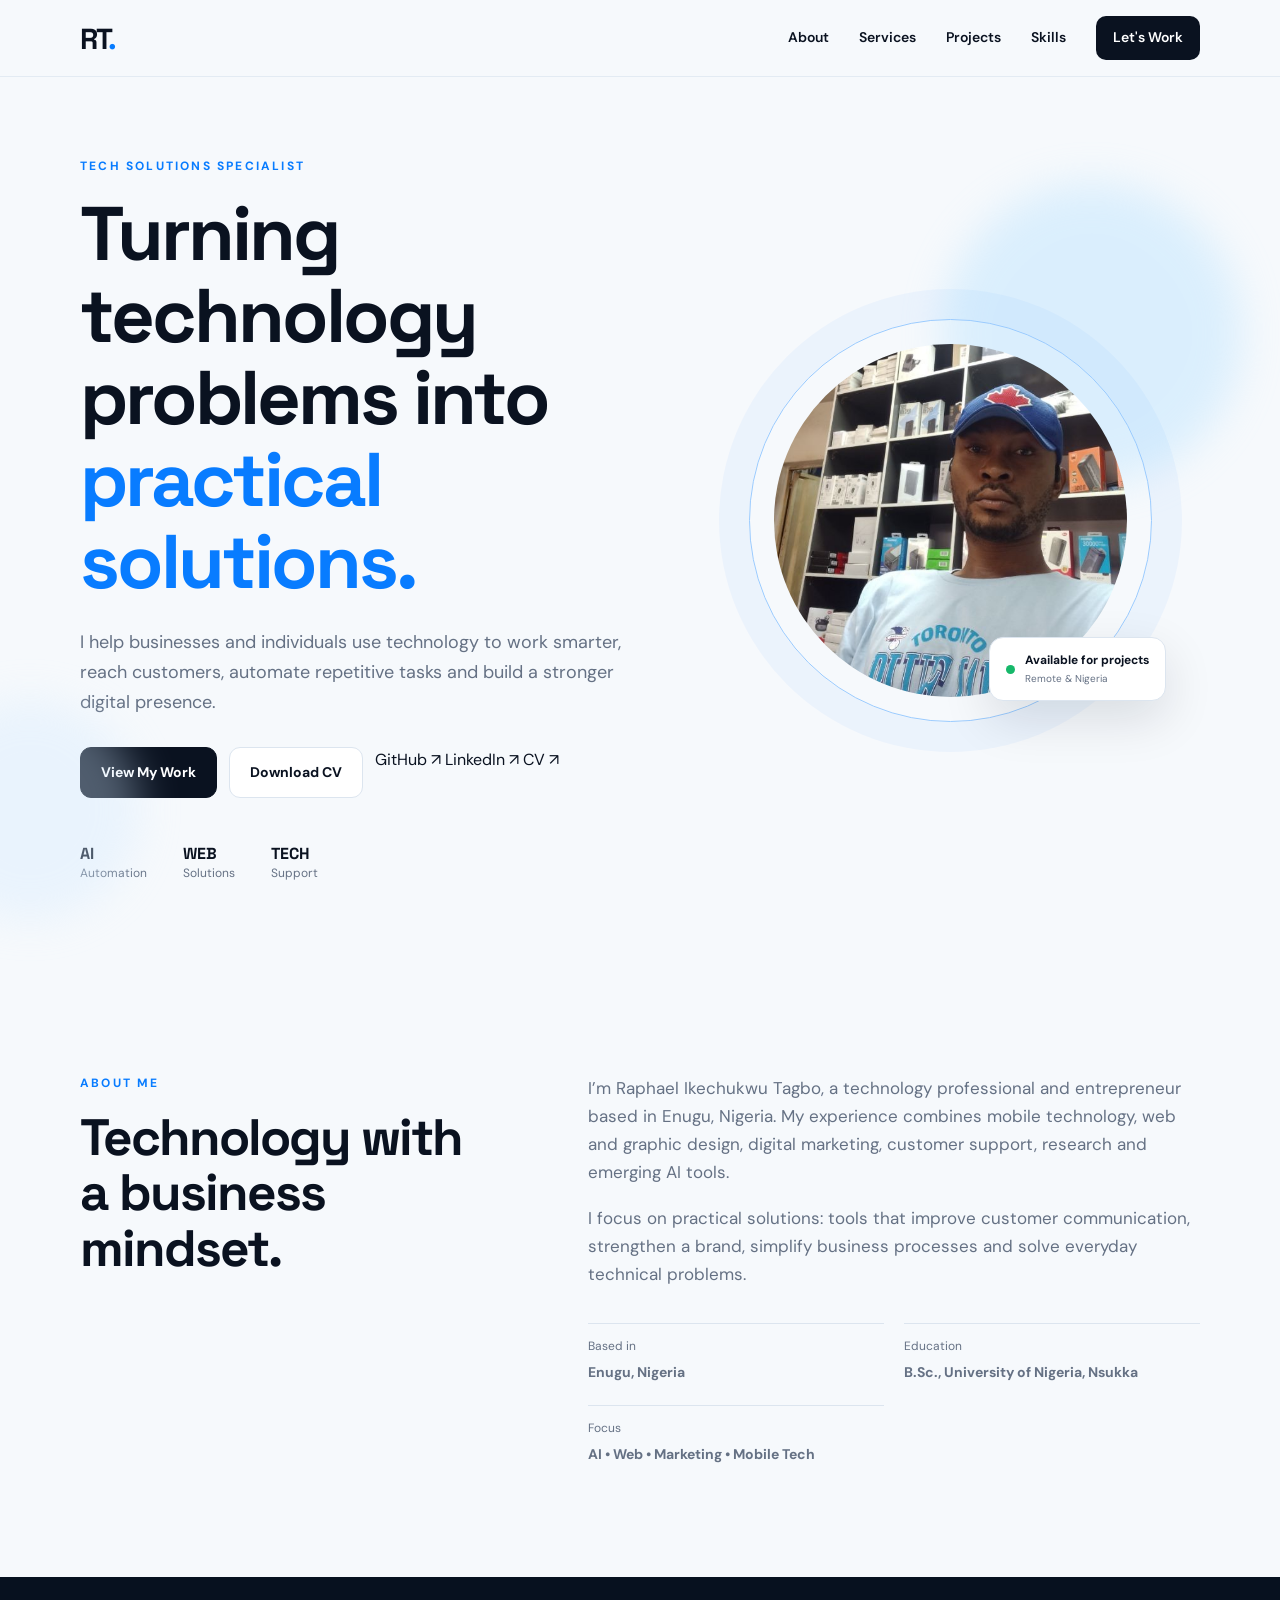
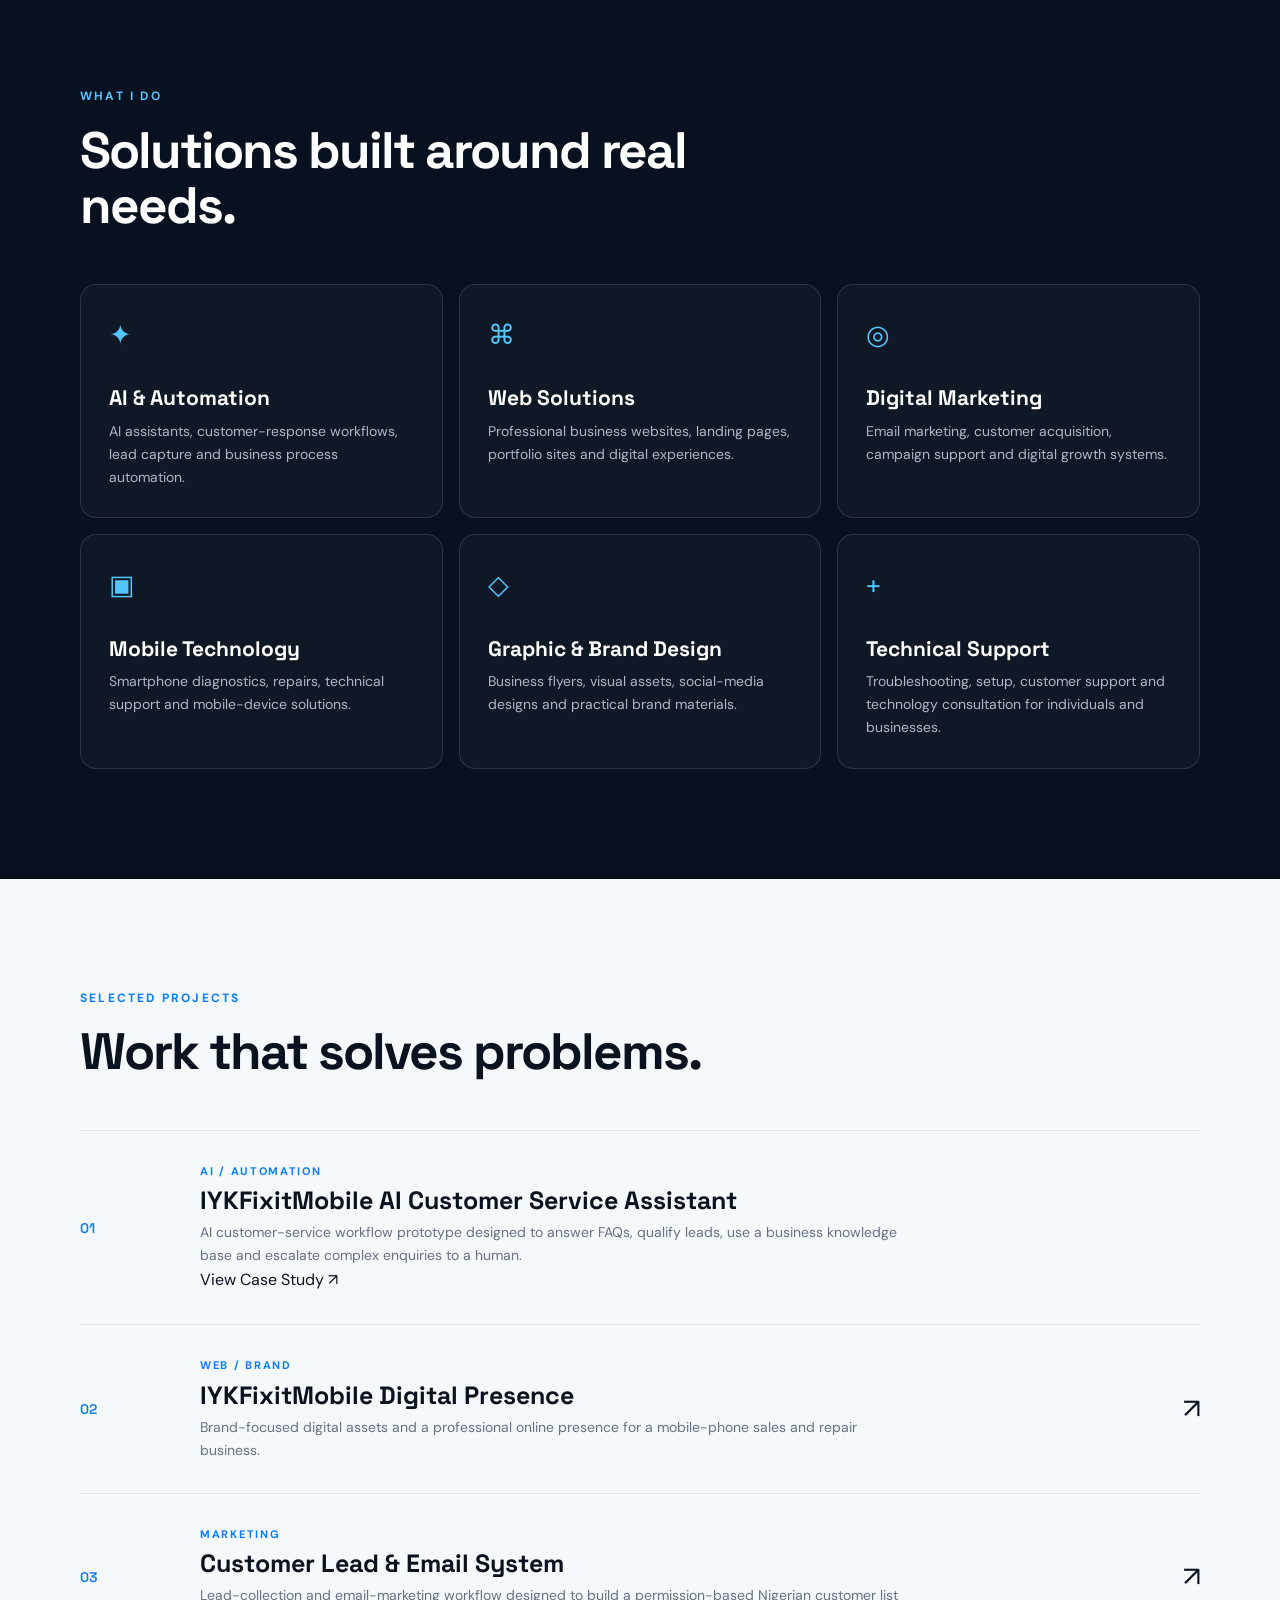
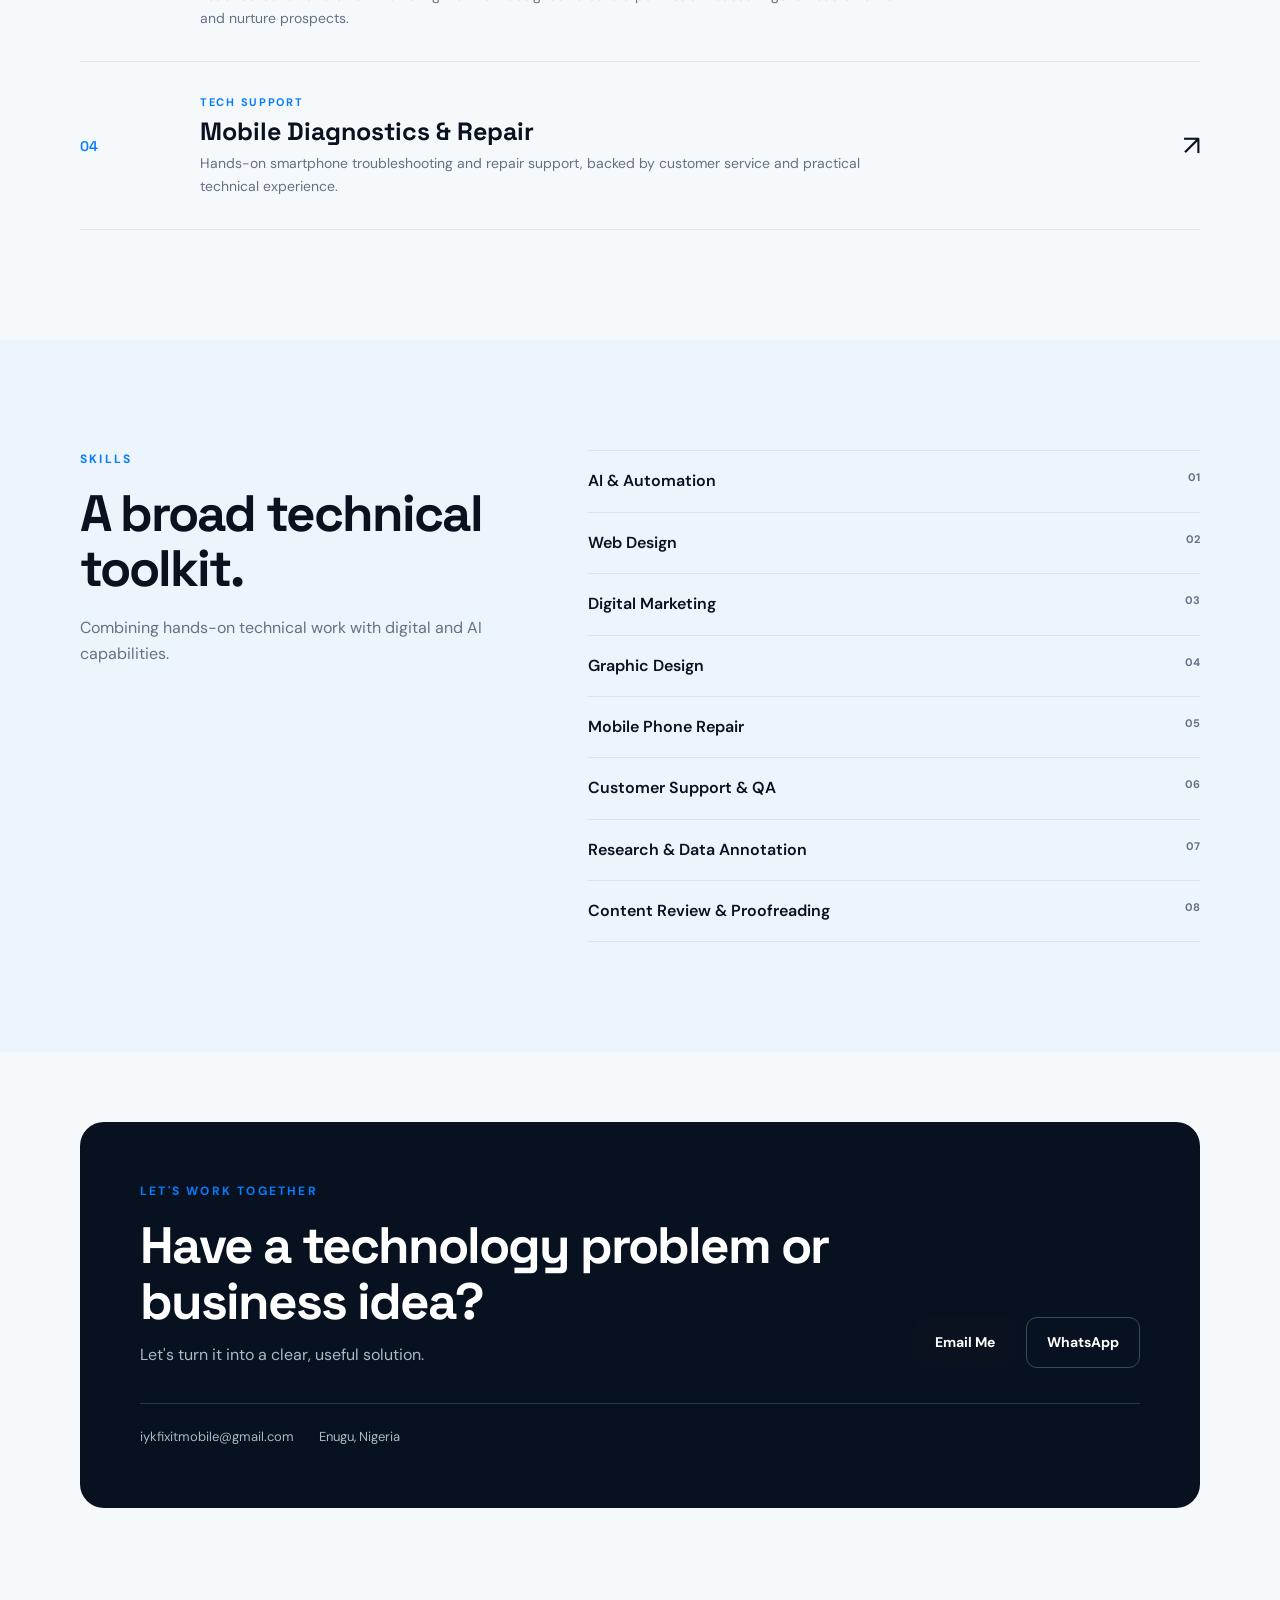
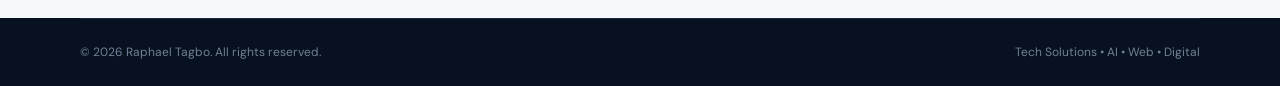
==== commit 157a12e4: "Update index.html" ====
--- a/index.html
+++ b/index.html
@@ -139,7 +139,7 @@
     <p class="tag">AI / AUTOMATION</p>
     <h3>IYKFixitMobile AI Customer Service Assistant</h3>
     <p>AI customer-service workflow prototype designed to answer FAQs, qualify leads, use a business knowledge base and escalate complex enquiries to a human.</p>
-    <a href="https://github.com/iykfixitmobile/ai-customer-service-assistant" target="_blank" rel="noopener" class="project-link">View Project ↗</a>
+    <a href="project-01.html" class="project-link">View Case Study ↗</a>
   </div>
 </article>
           <article class="project">
